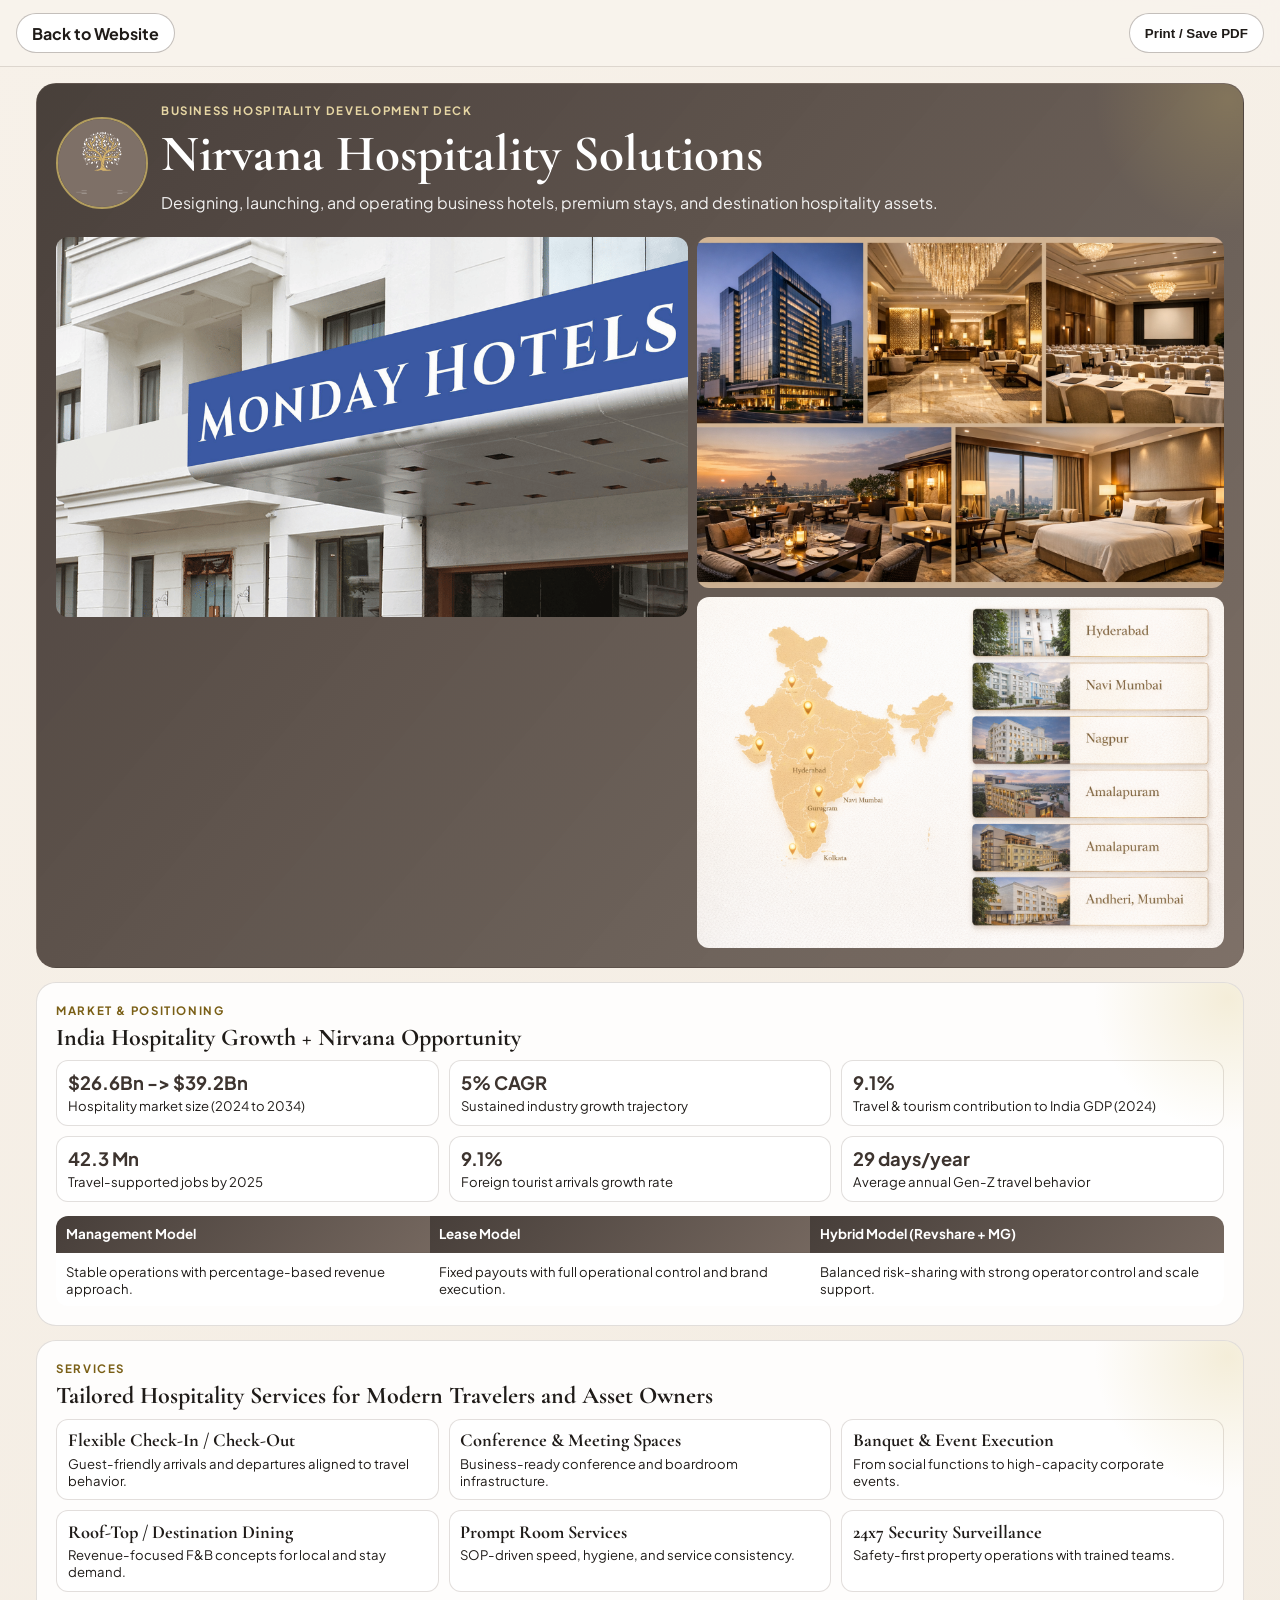
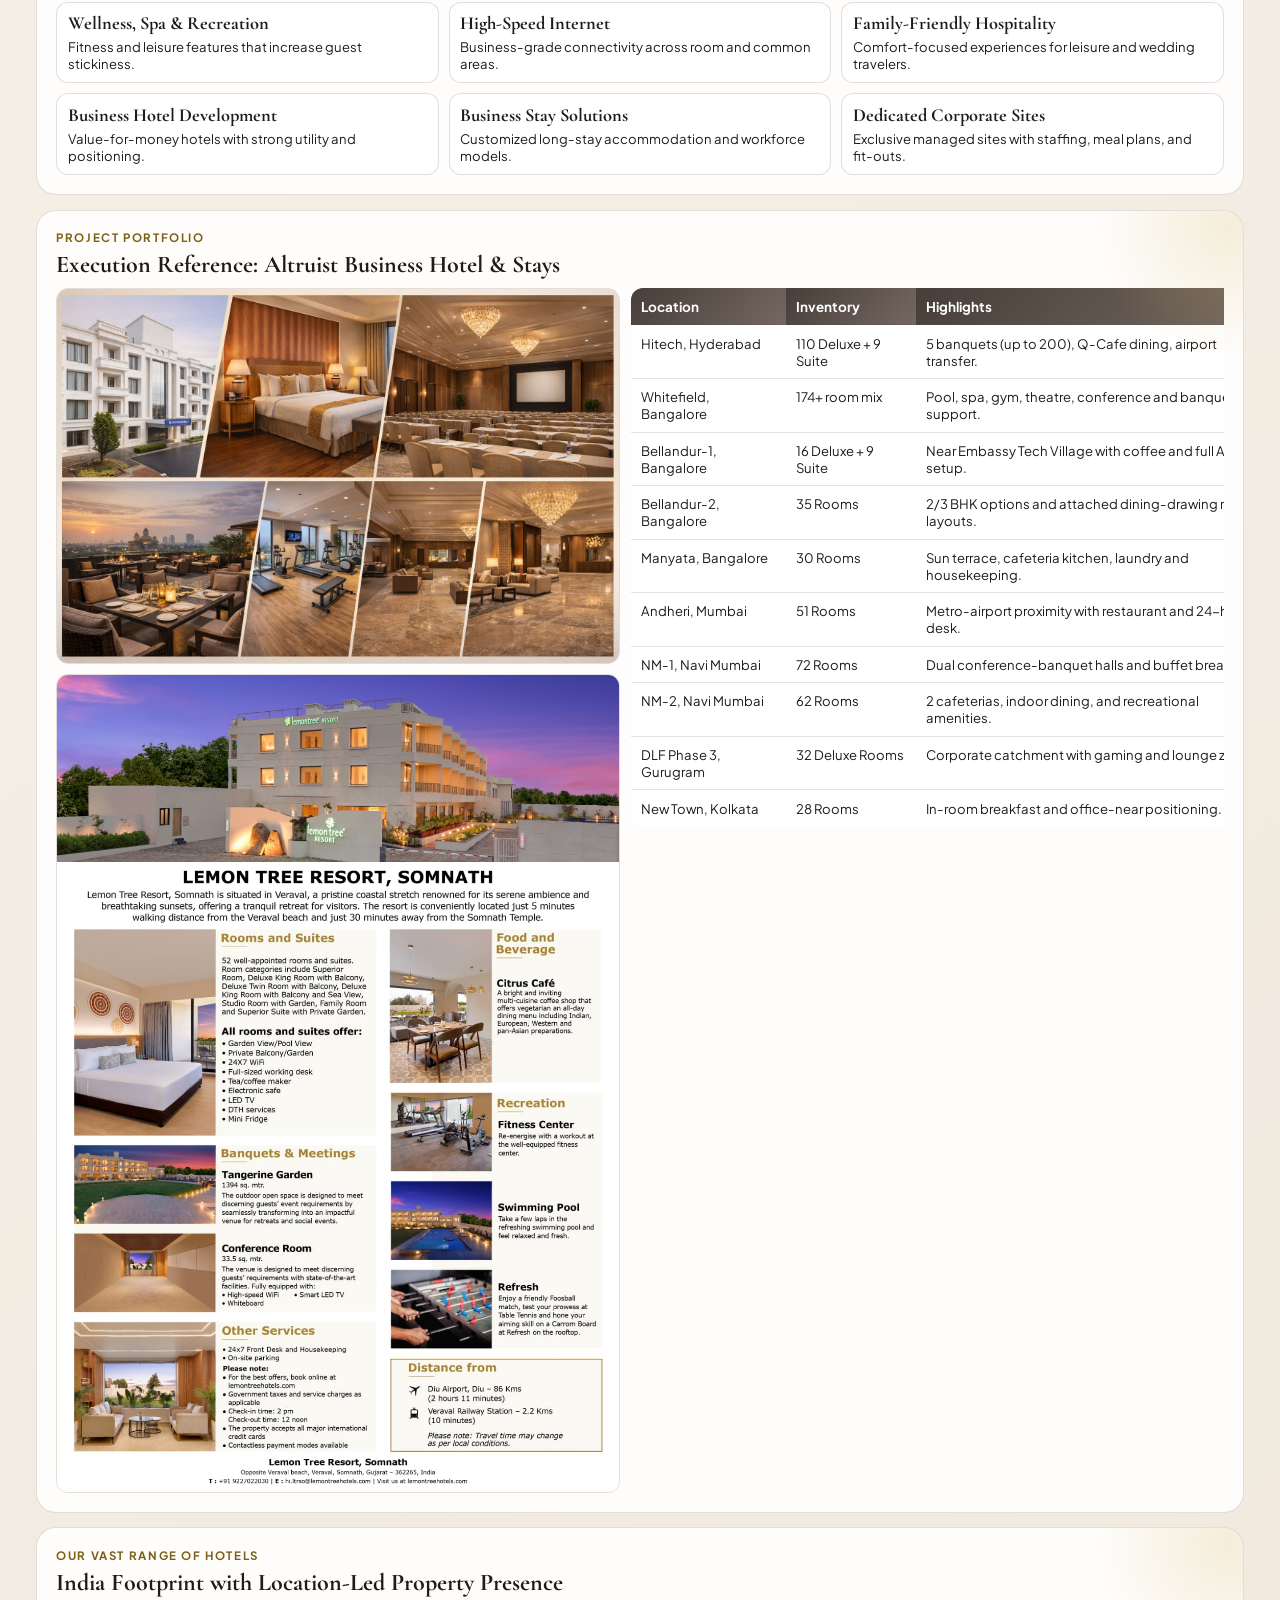
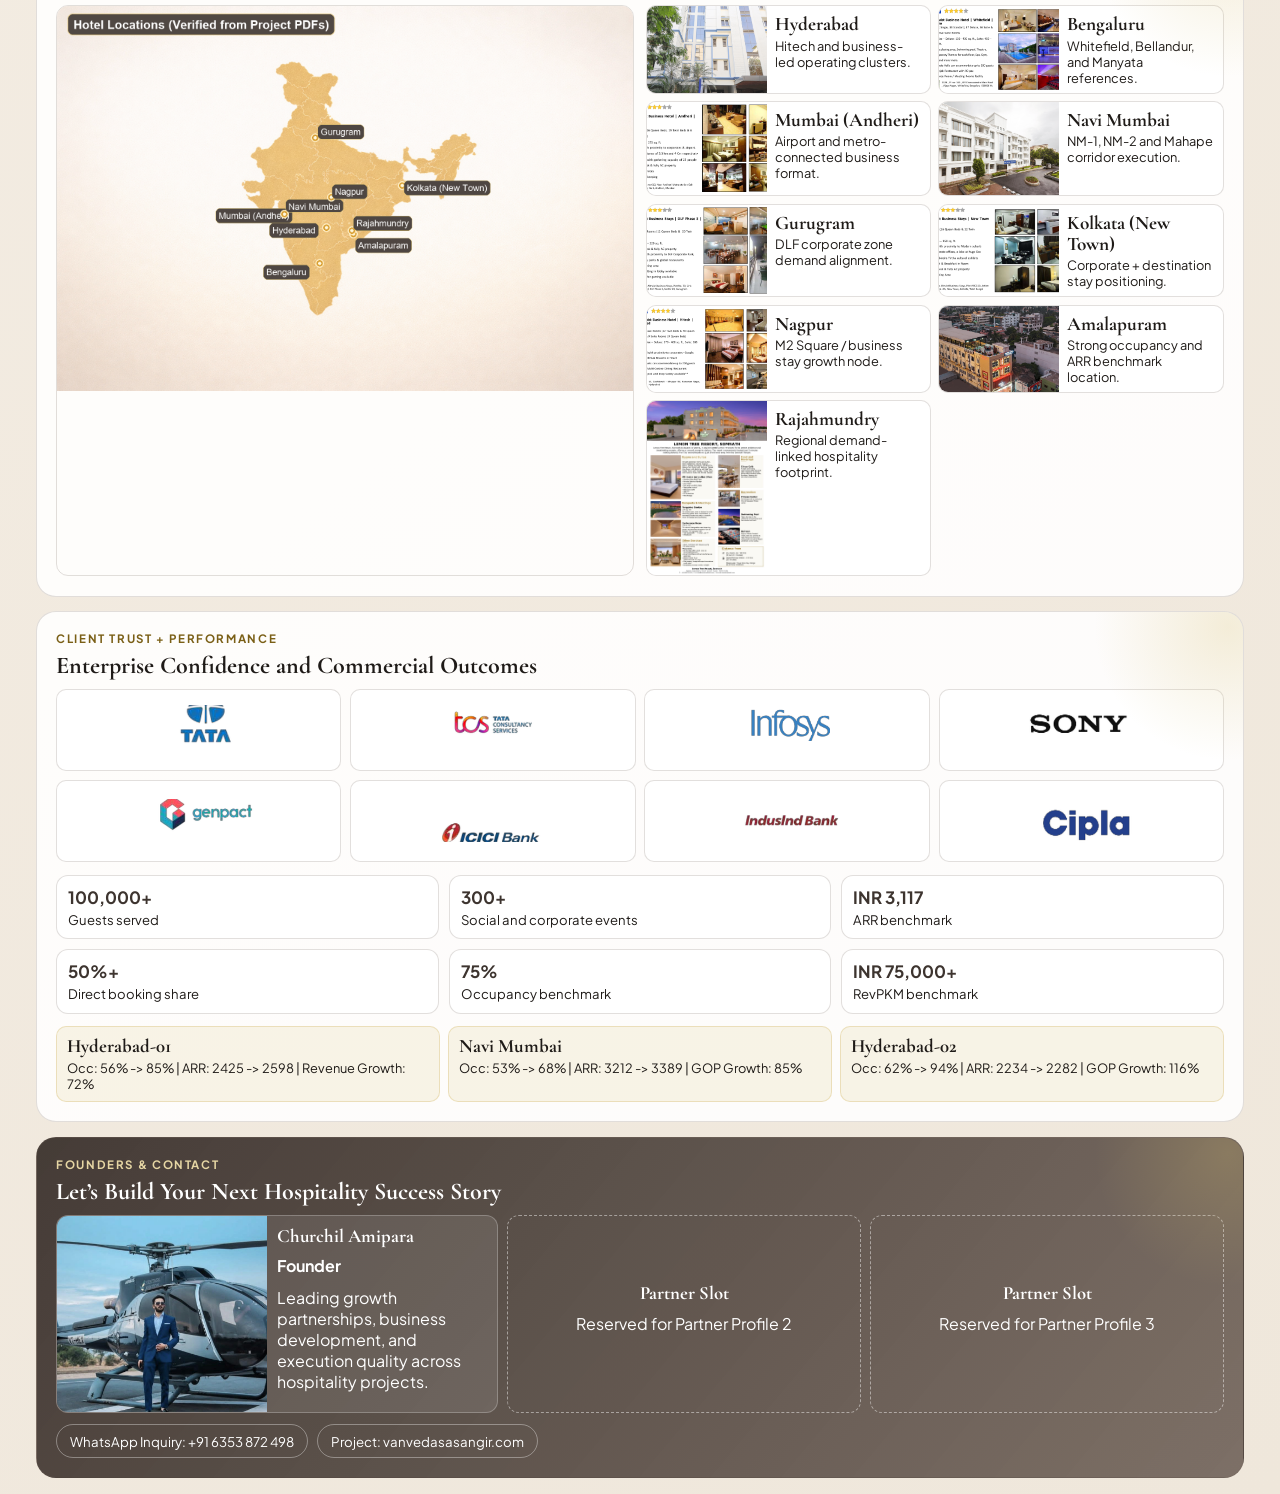
==== brochure.html @ 929cb82b "Launch Nirvana website and brochure with assets" ====
<!DOCTYPE html>
<html lang="en">
<head>
  <meta charset="UTF-8" />
  <meta name="viewport" content="width=device-width, initial-scale=1.0" />
  <title>Nirvana | Business Development Brochure</title>
  <link rel="preconnect" href="https://fonts.googleapis.com" />
  <link rel="preconnect" href="https://fonts.gstatic.com" crossorigin />
  <link href="https://fonts.googleapis.com/css2?family=Cormorant+Garamond:wght@500;600;700&family=Plus+Jakarta+Sans:wght@400;500;600;700&display=swap" rel="stylesheet" />
  <link rel="stylesheet" href="brochure.css" />
</head>
<body>
  <header class="deck-header">
    <a href="index.html">Back to Website</a>
    <button onclick="window.print()">Print / Save PDF</button>
  </header>

  <main class="deck">
    <section class="sheet cover-sheet">
      <div class="cover-top">
        <img class="cover-logo" src="assets/images/brand/nirvana-logo.jpg" alt="Nirvana logo" />
        <div>
          <p class="eyebrow">Business Hospitality Development Deck</p>
          <h1>Nirvana Hospitality Solutions</h1>
          <p>
            Designing, launching, and operating business hotels, premium stays, and destination hospitality assets.
          </p>
        </div>
      </div>
      <div class="cover-grid">
        <img src="assets/images/sources/facade_main.png" alt="Business hotel facade" />
        <img src="assets/images/generated/portfolio-collage-primary.png" alt="Hospitality portfolio collage" />
        <img src="assets/images/generated/hotel-footprint-map-board.png" alt="Footprint map and locations" />
      </div>
    </section>

    <section class="sheet">
      <p class="eyebrow">Market & Positioning</p>
      <h2>India Hospitality Growth + Nirvana Opportunity</h2>

      <div class="metric-grid">
        <article><strong>$26.6Bn -> $39.2Bn</strong><span>Hospitality market size (2024 to 2034)</span></article>
        <article><strong>5% CAGR</strong><span>Sustained industry growth trajectory</span></article>
        <article><strong>9.1%</strong><span>Travel & tourism contribution to India GDP (2024)</span></article>
        <article><strong>42.3 Mn</strong><span>Travel-supported jobs by 2025</span></article>
        <article><strong>9.1%</strong><span>Foreign tourist arrivals growth rate</span></article>
        <article><strong>29 days/year</strong><span>Average annual Gen-Z travel behavior</span></article>
      </div>

      <div class="model-table-wrap">
        <table class="model-table">
          <thead>
            <tr>
              <th>Management Model</th>
              <th>Lease Model</th>
              <th>Hybrid Model (Revshare + MG)</th>
            </tr>
          </thead>
          <tbody>
            <tr>
              <td>Stable operations with percentage-based revenue approach.</td>
              <td>Fixed payouts with full operational control and brand execution.</td>
              <td>Balanced risk-sharing with strong operator control and scale support.</td>
            </tr>
          </tbody>
        </table>
      </div>
    </section>

    <section class="sheet">
      <p class="eyebrow">Services</p>
      <h2>Tailored Hospitality Services for Modern Travelers and Asset Owners</h2>
      <div class="service-grid">
        <article><h3>Flexible Check-In / Check-Out</h3><p>Guest-friendly arrivals and departures aligned to travel behavior.</p></article>
        <article><h3>Conference & Meeting Spaces</h3><p>Business-ready conference and boardroom infrastructure.</p></article>
        <article><h3>Banquet & Event Execution</h3><p>From social functions to high-capacity corporate events.</p></article>
        <article><h3>Roof-Top / Destination Dining</h3><p>Revenue-focused F&amp;B concepts for local and stay demand.</p></article>
        <article><h3>Prompt Room Services</h3><p>SOP-driven speed, hygiene, and service consistency.</p></article>
        <article><h3>24x7 Security Surveillance</h3><p>Safety-first property operations with trained teams.</p></article>
        <article><h3>Wellness, Spa & Recreation</h3><p>Fitness and leisure features that increase guest stickiness.</p></article>
        <article><h3>High-Speed Internet</h3><p>Business-grade connectivity across room and common areas.</p></article>
        <article><h3>Family-Friendly Hospitality</h3><p>Comfort-focused experiences for leisure and wedding travelers.</p></article>
        <article><h3>Business Hotel Development</h3><p>Value-for-money hotels with strong utility and positioning.</p></article>
        <article><h3>Business Stay Solutions</h3><p>Customized long-stay accommodation and workforce models.</p></article>
        <article><h3>Dedicated Corporate Sites</h3><p>Exclusive managed sites with staffing, meal plans, and fit-outs.</p></article>
      </div>
    </section>

    <section class="sheet">
      <p class="eyebrow">Project Portfolio</p>
      <h2>Execution Reference: Altruist Business Hotel & Stays</h2>

      <div class="portfolio-layout">
        <div class="portfolio-media">
          <img src="assets/images/generated/portfolio-collage-secondary.png" alt="Meaningful hospitality portfolio visual" />
          <img src="assets/images/projects/lemon-tree-somnath-brochure.jpeg" alt="Lemon Tree project presentation" />
        </div>

        <div class="portfolio-table-wrap">
          <table class="portfolio-table">
            <thead>
              <tr><th>Location</th><th>Inventory</th><th>Highlights</th></tr>
            </thead>
            <tbody>
              <tr><td>Hitech, Hyderabad</td><td>110 Deluxe + 9 Suite</td><td>5 banquets (up to 200), Q-Cafe dining, airport transfer.</td></tr>
              <tr><td>Whitefield, Bangalore</td><td>174+ room mix</td><td>Pool, spa, gym, theatre, conference and banquet support.</td></tr>
              <tr><td>Bellandur-1, Bangalore</td><td>16 Deluxe + 9 Suite</td><td>Near Embassy Tech Village with coffee and full AC setup.</td></tr>
              <tr><td>Bellandur-2, Bangalore</td><td>35 Rooms</td><td>2/3 BHK options and attached dining-drawing room layouts.</td></tr>
              <tr><td>Manyata, Bangalore</td><td>30 Rooms</td><td>Sun terrace, cafeteria kitchen, laundry and housekeeping.</td></tr>
              <tr><td>Andheri, Mumbai</td><td>51 Rooms</td><td>Metro-airport proximity with restaurant and 24-hour desk.</td></tr>
              <tr><td>NM-1, Navi Mumbai</td><td>72 Rooms</td><td>Dual conference-banquet halls and buffet breakfast.</td></tr>
              <tr><td>NM-2, Navi Mumbai</td><td>62 Rooms</td><td>2 cafeterias, indoor dining, and recreational amenities.</td></tr>
              <tr><td>DLF Phase 3, Gurugram</td><td>32 Deluxe Rooms</td><td>Corporate catchment with gaming and lounge zone.</td></tr>
              <tr><td>New Town, Kolkata</td><td>28 Rooms</td><td>In-room breakfast and office-near positioning.</td></tr>
            </tbody>
          </table>
        </div>
      </div>
    </section>

    <section class="sheet">
      <p class="eyebrow">Our Vast Range of Hotels</p>
      <h2>India Footprint with Location-Led Property Presence</h2>
      <div class="range-layout">
        <div class="range-map">
          <img src="assets/images/generated/india-map-hotels-accurate.png" alt="India map with verified hotel city points and labels" />
        </div>
        <div class="range-cards">
          <article><img src="assets/images/sources/hitech_facade.png" alt="Hyderabad property" /><div><h3>Hyderabad</h3><p>Hitech and business-led operating clusters.</p></div></article>
          <article><img src="assets/images/projects/altruist_pdf_page_08.png" alt="Bengaluru property" /><div><h3>Bengaluru</h3><p>Whitefield, Bellandur, and Manyata references.</p></div></article>
          <article><img src="assets/images/projects/altruist_pdf_page_12.png" alt="Mumbai Andheri property" /><div><h3>Mumbai (Andheri)</h3><p>Airport and metro-connected business format.</p></div></article>
          <article><img src="assets/images/sources/mahape_view.png" alt="Navi Mumbai property" /><div><h3>Navi Mumbai</h3><p>NM-1, NM-2 and Mahape corridor execution.</p></div></article>
          <article><img src="assets/images/projects/altruist_pdf_page_15.png" alt="Gurugram property" /><div><h3>Gurugram</h3><p>DLF corporate zone demand alignment.</p></div></article>
          <article><img src="assets/images/projects/altruist_pdf_page_16.png" alt="Kolkata New Town property" /><div><h3>Kolkata (New Town)</h3><p>Corporate + destination stay positioning.</p></div></article>
          <article><img src="assets/images/projects/altruist_pdf_page_07.png" alt="Nagpur reference property" /><div><h3>Nagpur</h3><p>M2 Square / business stay growth node.</p></div></article>
          <article><img src="assets/images/sources/amalapuram_drone.png" alt="Amalapuram property" /><div><h3>Amalapuram</h3><p>Strong occupancy and ARR benchmark location.</p></div></article>
          <article><img src="assets/images/projects/lemon-tree-somnath-brochure.jpeg" alt="Rajahmundry reference property" /><div><h3>Rajahmundry</h3><p>Regional demand-linked hospitality footprint.</p></div></article>
        </div>
      </div>
    </section>

    <section class="sheet">
      <p class="eyebrow">Client Trust + Performance</p>
      <h2>Enterprise Confidence and Commercial Outcomes</h2>

      <div class="logo-grid">
        <img src="assets/images/client_logos/tata.png" alt="Tata" />
        <img src="assets/images/client_logos/tcs.png" alt="TCS" />
        <img src="assets/images/client_logos/infosys.png" alt="Infosys" />
        <img src="assets/images/client_logos/sony.png" alt="Sony" />
        <img src="assets/images/client_logos/genpact.png" alt="Genpact" />
        <img src="assets/images/client_logos/icici-bank.png" alt="ICICI" />
        <img src="assets/images/client_logos/indusind-bank.png" alt="IndusInd" />
        <img src="assets/images/client_logos/cipla.png" alt="Cipla" />
      </div>

      <div class="metric-grid compact">
        <article><strong>100,000+</strong><span>Guests served</span></article>
        <article><strong>300+</strong><span>Social and corporate events</span></article>
        <article><strong>INR 3,117</strong><span>ARR benchmark</span></article>
        <article><strong>50%+</strong><span>Direct booking share</span></article>
        <article><strong>75%</strong><span>Occupancy benchmark</span></article>
        <article><strong>INR 75,000+</strong><span>RevPKM benchmark</span></article>
      </div>

      <div class="proof-row">
        <article><h3>Hyderabad-01</h3><p>Occ: 56% -> 85% | ARR: 2425 -> 2598 | Revenue Growth: 72%</p></article>
        <article><h3>Navi Mumbai</h3><p>Occ: 53% -> 68% | ARR: 3212 -> 3389 | GOP Growth: 85%</p></article>
        <article><h3>Hyderabad-02</h3><p>Occ: 62% -> 94% | ARR: 2234 -> 2282 | GOP Growth: 116%</p></article>
      </div>
    </section>

    <section class="sheet founder-sheet">
      <p class="eyebrow">Founders & Contact</p>
      <h2>Let’s Build Your Next Hospitality Success Story</h2>

      <div class="founder-layout">
        <article class="founder-main">
          <img src="assets/images/founders/churchil-amipara.jpeg" alt="Churchil Amipara" />
          <div>
            <h3>Churchil Amipara</h3>
            <p class="role">Founder</p>
            <p>Leading growth partnerships, business development, and execution quality across hospitality projects.</p>
          </div>
        </article>
        <article class="partner-box"><h3>Partner Slot</h3><p>Reserved for Partner Profile 2</p></article>
        <article class="partner-box"><h3>Partner Slot</h3><p>Reserved for Partner Profile 3</p></article>
      </div>

      <div class="contact-strip">
        <a href="https://wa.me/916353872498" target="_blank" rel="noreferrer">WhatsApp Inquiry: +91 6353 872 498</a>
        <a href="https://vanvedasasangir.com/" target="_blank" rel="noreferrer">Project: vanvedasasangir.com</a>
      </div>
    </section>
  </main>
</body>
</html>
---- brochure.css ----
:root {
  --taupe-900: #3d342f;
  --taupe-700: #6d5f56;
  --gold-500: #d4bb69;
  --gold-300: #e6d6a4;
  --cream-100: #f8f3ec;
  --ink: #1f1b18;
}

* {
  box-sizing: border-box;
}

body {
  margin: 0;
  font-family: "Plus Jakarta Sans", sans-serif;
  color: var(--ink);
  background: linear-gradient(145deg, #f7f1e9, #efe7db);
}

h1,
h2,
h3,
h4 {
  font-family: "Cormorant Garamond", serif;
  line-height: 1.12;
  margin: 0 0 0.55rem;
}

p {
  margin: 0 0 0.65rem;
}

img {
  width: 100%;
  display: block;
}

.deck-header {
  position: sticky;
  top: 0;
  z-index: 20;
  display: flex;
  justify-content: space-between;
  gap: 0.8rem;
  padding: 0.8rem 1rem;
  background: rgba(248, 243, 236, 0.94);
  border-bottom: 1px solid rgba(109, 95, 86, 0.2);
  backdrop-filter: blur(8px);
}

.deck-header a,
.deck-header button {
  border: 1px solid rgba(109, 95, 86, 0.4);
  border-radius: 999px;
  padding: 0.55rem 0.95rem;
  text-decoration: none;
  color: inherit;
  background: #fff;
  font-weight: 700;
  cursor: pointer;
}

.deck {
  width: min(100%, 1240px);
  margin: 0 auto;
  padding: 1rem;
  display: grid;
  gap: 0.9rem;
}

.sheet {
  border-radius: 20px;
  border: 1px solid rgba(109, 95, 86, 0.2);
  background: rgba(255, 255, 255, 0.87);
  padding: 1.2rem;
  position: relative;
  overflow: hidden;
}

.sheet::before {
  content: "";
  position: absolute;
  right: -120px;
  top: -120px;
  width: 270px;
  height: 270px;
  border-radius: 50%;
  background: radial-gradient(circle, rgba(212, 187, 105, 0.24), transparent 70%);
}

.eyebrow {
  text-transform: uppercase;
  letter-spacing: 0.14em;
  font-size: 0.72rem;
  font-weight: 700;
  color: #7a5f16;
  margin-bottom: 0.45rem;
}

.cover-sheet {
  background: linear-gradient(130deg, rgba(61, 52, 47, 0.94), rgba(109, 95, 86, 0.88));
  color: #fff;
}

.cover-sheet .eyebrow {
  color: var(--gold-300);
}

.cover-top {
  display: grid;
  grid-template-columns: 92px 1fr;
  gap: 0.8rem;
  align-items: center;
  margin-bottom: 0.85rem;
}

.cover-logo {
  width: 92px;
  height: 92px;
  border-radius: 50%;
  border: 2px solid rgba(212, 187, 105, 0.75);
  object-fit: cover;
}

.cover-sheet h1 {
  font-size: clamp(2.1rem, 4vw, 3.5rem);
}

.cover-sheet p {
  color: rgba(255, 255, 255, 0.92);
}

.cover-grid {
  display: grid;
  grid-template-columns: 1.2fr 1fr;
  grid-template-rows: 1fr 1fr;
  gap: 0.55rem;
}

.cover-grid img {
  border-radius: 12px;
  object-fit: cover;
  min-height: 180px;
}

.cover-grid img:first-child {
  grid-row: span 2;
  min-height: 380px;
}

.metric-grid {
  display: grid;
  grid-template-columns: repeat(3, minmax(0, 1fr));
  gap: 0.62rem;
  margin-bottom: 0.85rem;
}

.metric-grid article {
  border: 1px solid rgba(109, 95, 86, 0.2);
  border-radius: 12px;
  background: #fff;
  padding: 0.62rem 0.7rem;
}

.metric-grid strong {
  display: block;
  font-size: 1.15rem;
  color: var(--taupe-900);
}

.metric-grid span {
  font-size: 0.82rem;
}

.model-table-wrap,
.portfolio-table-wrap {
  overflow-x: auto;
}

.model-table,
.portfolio-table {
  width: 100%;
  min-width: 640px;
  border-collapse: collapse;
  background: #fff;
  border-radius: 12px;
  overflow: hidden;
}

.model-table th,
.portfolio-table th {
  background: linear-gradient(130deg, rgba(61, 52, 47, 0.95), rgba(109, 95, 86, 0.95));
  color: #fff;
  text-align: left;
  padding: 0.62rem;
  font-size: 0.84rem;
}

.model-table td,
.portfolio-table td {
  border-top: 1px solid rgba(109, 95, 86, 0.16);
  padding: 0.58rem 0.62rem;
  font-size: 0.82rem;
  vertical-align: top;
}

.service-grid {
  display: grid;
  grid-template-columns: repeat(3, minmax(0, 1fr));
  gap: 0.62rem;
}

.service-grid article {
  border: 1px solid rgba(142, 129, 120, 0.26);
  border-radius: 12px;
  background: #fff;
  padding: 0.66rem;
}

.service-grid h3 {
  font-size: 1.15rem;
  margin-bottom: 0.25rem;
}

.service-grid p {
  margin: 0;
  font-size: 0.82rem;
}

.portfolio-layout {
  display: grid;
  grid-template-columns: 1fr 1.05fr;
  gap: 0.7rem;
}

.portfolio-media {
  display: grid;
  gap: 0.6rem;
}

.portfolio-media img {
  border-radius: 12px;
  border: 1px solid rgba(109, 95, 86, 0.2);
  object-fit: cover;
}

.range-layout {
  display: grid;
  grid-template-columns: 1fr 1fr;
  gap: 0.7rem;
}

.range-map {
  border: 1px solid rgba(109, 95, 86, 0.2);
  border-radius: 12px;
  overflow: hidden;
}

.range-cards {
  display: grid;
  grid-template-columns: repeat(2, minmax(0, 1fr));
  gap: 0.45rem;
}

.range-cards article {
  border: 1px solid rgba(109, 95, 86, 0.2);
  border-radius: 10px;
  overflow: hidden;
  background: #fff;
  display: grid;
  grid-template-columns: 120px 1fr;
  gap: 0.5rem;
}

.range-cards img {
  height: 100%;
  object-fit: cover;
}

.range-cards div {
  padding: 0.5rem 0.5rem 0.45rem 0;
}

.range-cards h3 {
  margin-bottom: 0.1rem;
  font-size: 1.2rem;
}

.range-cards p {
  margin: 0;
  font-size: 0.8rem;
}

.logo-grid {
  display: grid;
  grid-template-columns: repeat(4, minmax(0, 1fr));
  gap: 0.55rem;
  margin-bottom: 0.8rem;
}

.logo-grid img {
  border: 1px solid rgba(109, 95, 86, 0.2);
  border-radius: 10px;
  background: #fff;
  padding: 0.45rem;
  height: 82px;
  object-fit: contain;
}

.compact {
  margin-bottom: 0.75rem;
}

.compact strong {
  font-size: 1.06rem;
}

.proof-row {
  display: grid;
  grid-template-columns: repeat(3, minmax(0, 1fr));
  gap: 0.55rem;
}

.proof-row article {
  border: 1px solid rgba(212, 187, 105, 0.36);
  border-radius: 10px;
  background: rgba(212, 187, 105, 0.14);
  padding: 0.58rem 0.62rem;
}

.proof-row h3 {
  font-size: 1.18rem;
  margin-bottom: 0.15rem;
}

.proof-row p {
  margin: 0;
  font-size: 0.8rem;
}

.founder-sheet {
  background: linear-gradient(130deg, rgba(61, 52, 47, 0.96), rgba(109, 95, 86, 0.88));
  color: #fff;
}

.founder-sheet .eyebrow {
  color: var(--gold-300);
}

.founder-layout {
  display: grid;
  grid-template-columns: 1.25fr 1fr 1fr;
  gap: 0.6rem;
}

.founder-main {
  border-radius: 12px;
  border: 1px solid rgba(255, 255, 255, 0.24);
  background: rgba(255, 255, 255, 0.1);
  overflow: hidden;
  display: grid;
  grid-template-columns: 210px 1fr;
}

.founder-main img {
  height: 100%;
  object-fit: cover;
}

.founder-main div {
  padding: 0.62rem;
}

.role {
  font-weight: 700;
}

.partner-box {
  border-radius: 12px;
  border: 1px dashed rgba(255, 255, 255, 0.45);
  display: grid;
  place-content: center;
  text-align: center;
  padding: 0.7rem;
}

.contact-strip {
  margin-top: 0.7rem;
  display: flex;
  flex-wrap: wrap;
  gap: 0.55rem;
}

.contact-strip a {
  color: #fff;
  text-decoration: none;
  border-radius: 999px;
  border: 1px solid rgba(255, 255, 255, 0.35);
  padding: 0.45rem 0.82rem;
  font-size: 0.83rem;
}

@media (max-width: 980px) {
  .cover-grid,
  .metric-grid,
  .service-grid,
  .portfolio-layout,
  .range-layout,
  .range-cards,
  .logo-grid,
  .proof-row,
  .founder-layout,
  .range-cards article {
    grid-template-columns: 1fr;
  }

  .cover-grid img:first-child {
    grid-row: auto;
    min-height: 240px;
  }

  .founder-main {
    grid-template-columns: 1fr;
  }
}

@media print {
  .deck-header {
    display: none;
  }

  body {
    background: #fff;
  }

  .deck {
    width: 100%;
    padding: 0;
    margin: 0;
    gap: 0;
  }

  .sheet {
    border-radius: 0;
    border: 0;
    page-break-after: always;
    min-height: 280mm;
    margin: 0;
    padding: 14mm;
  }
}
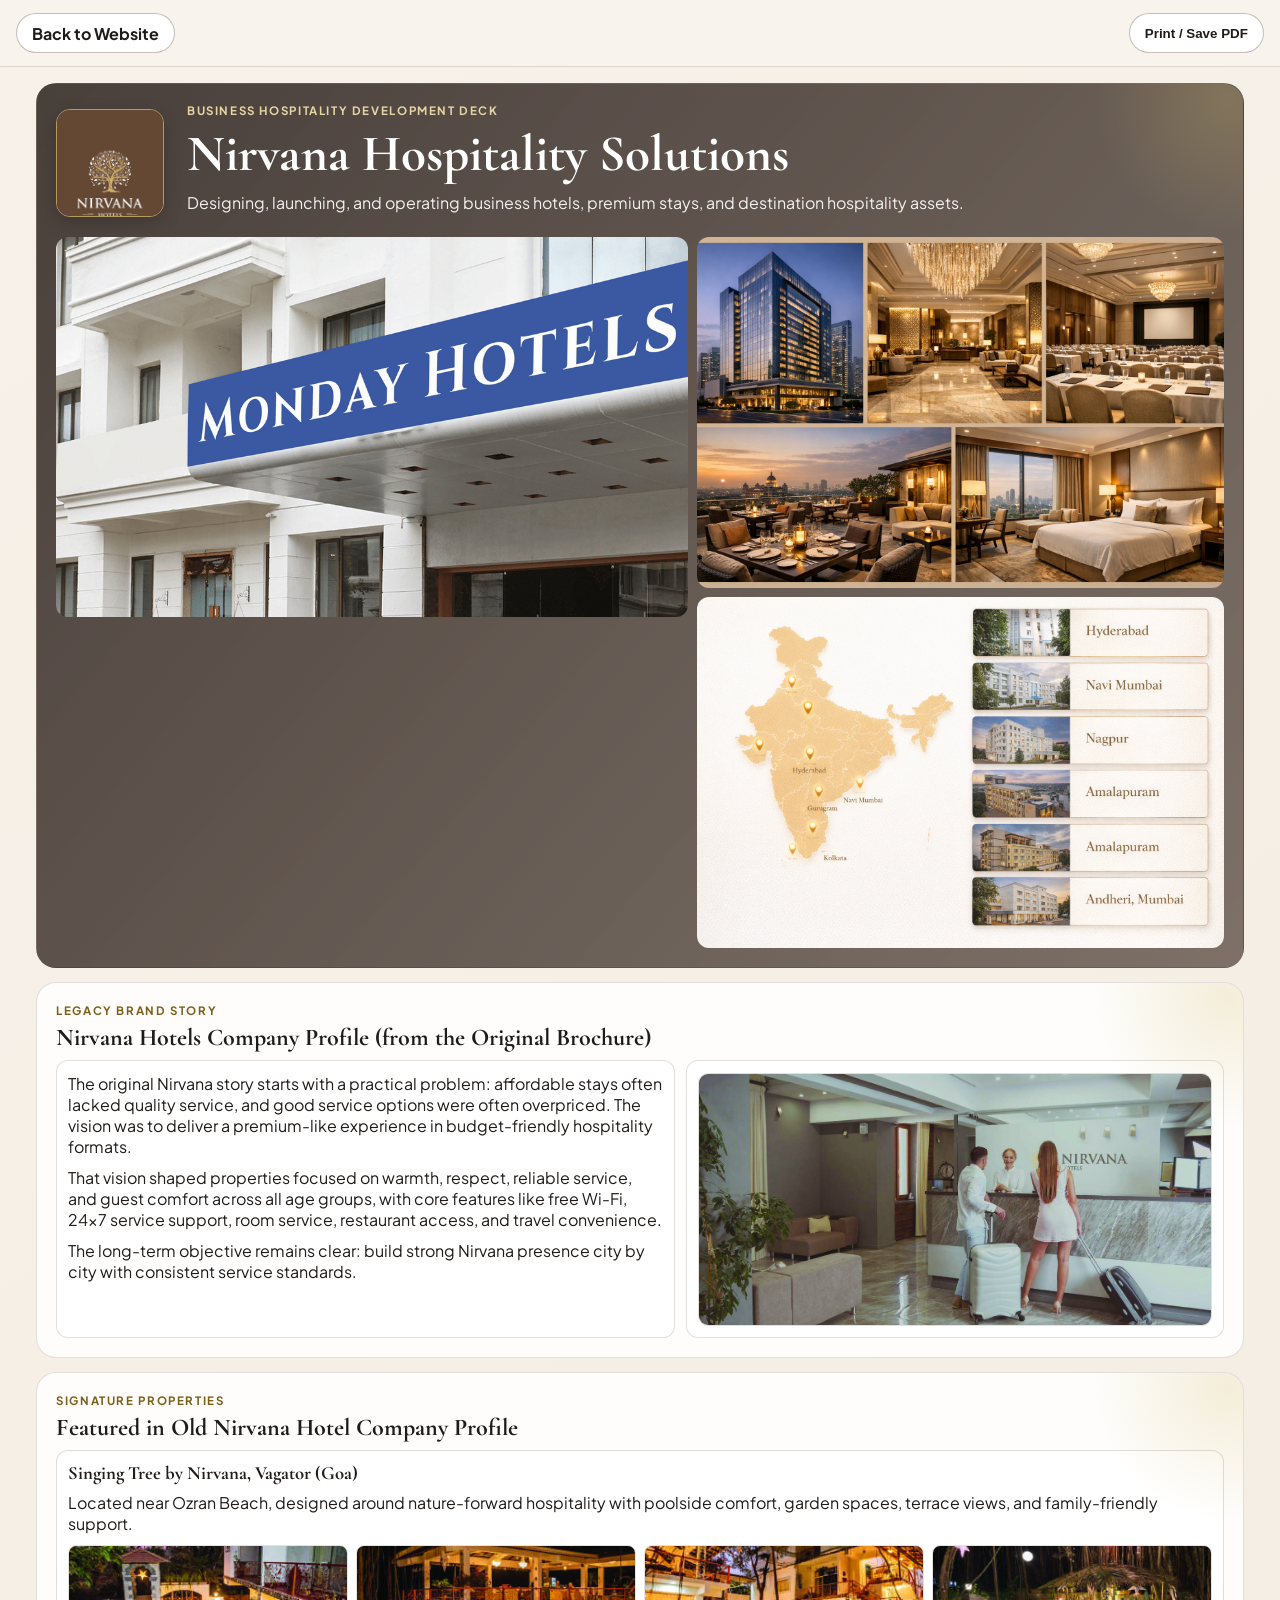
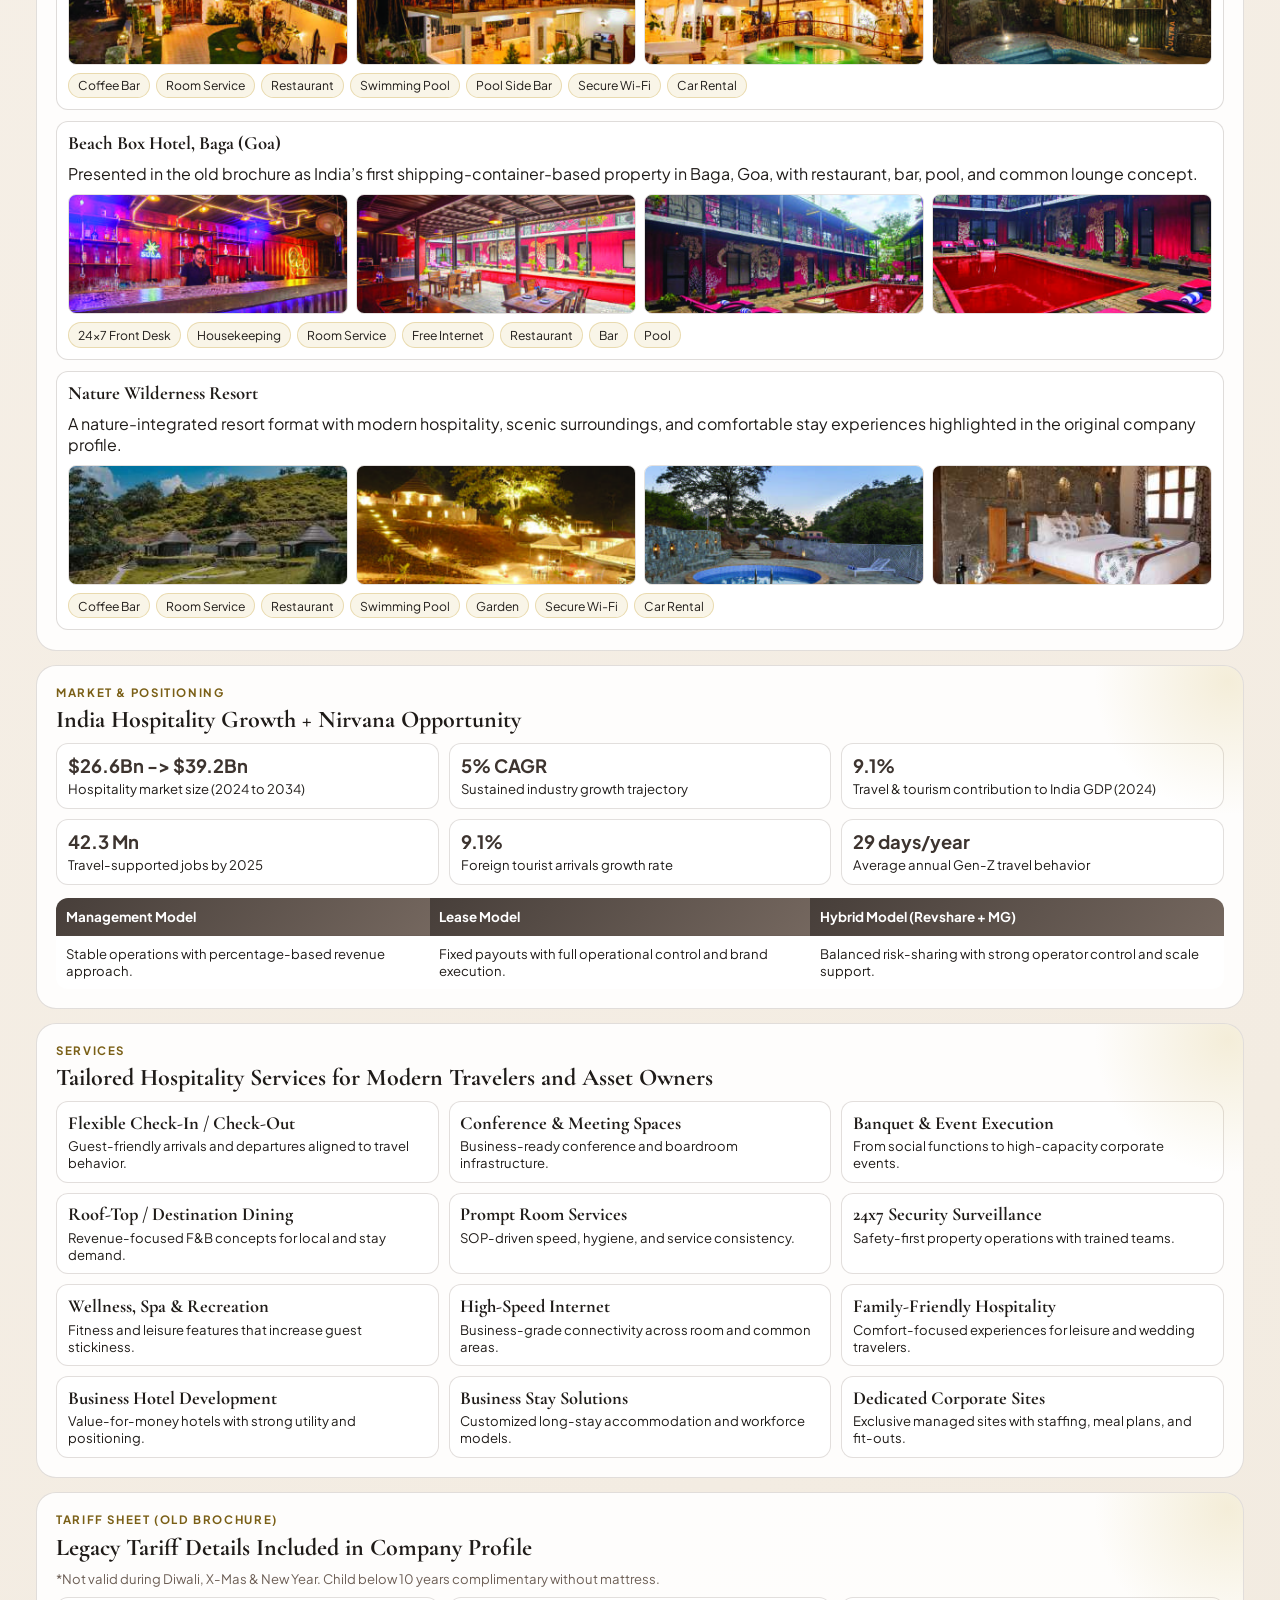
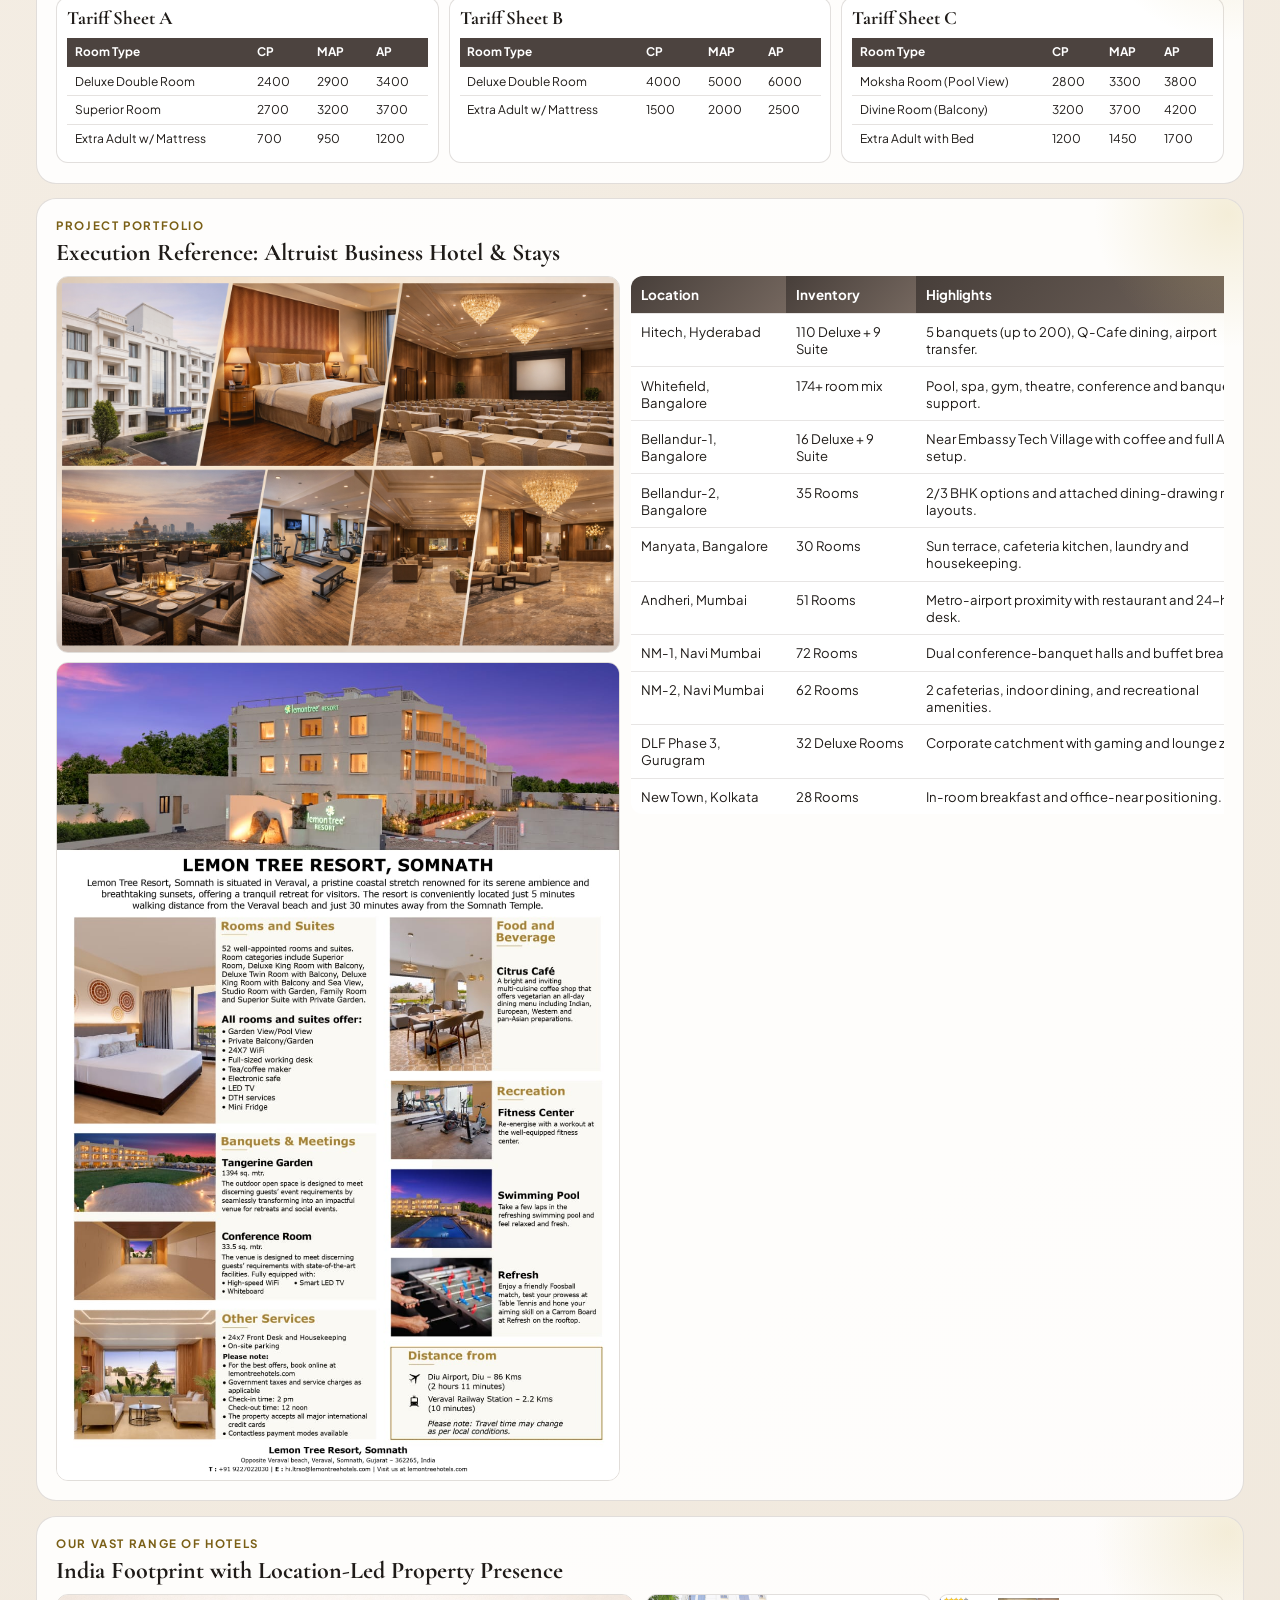
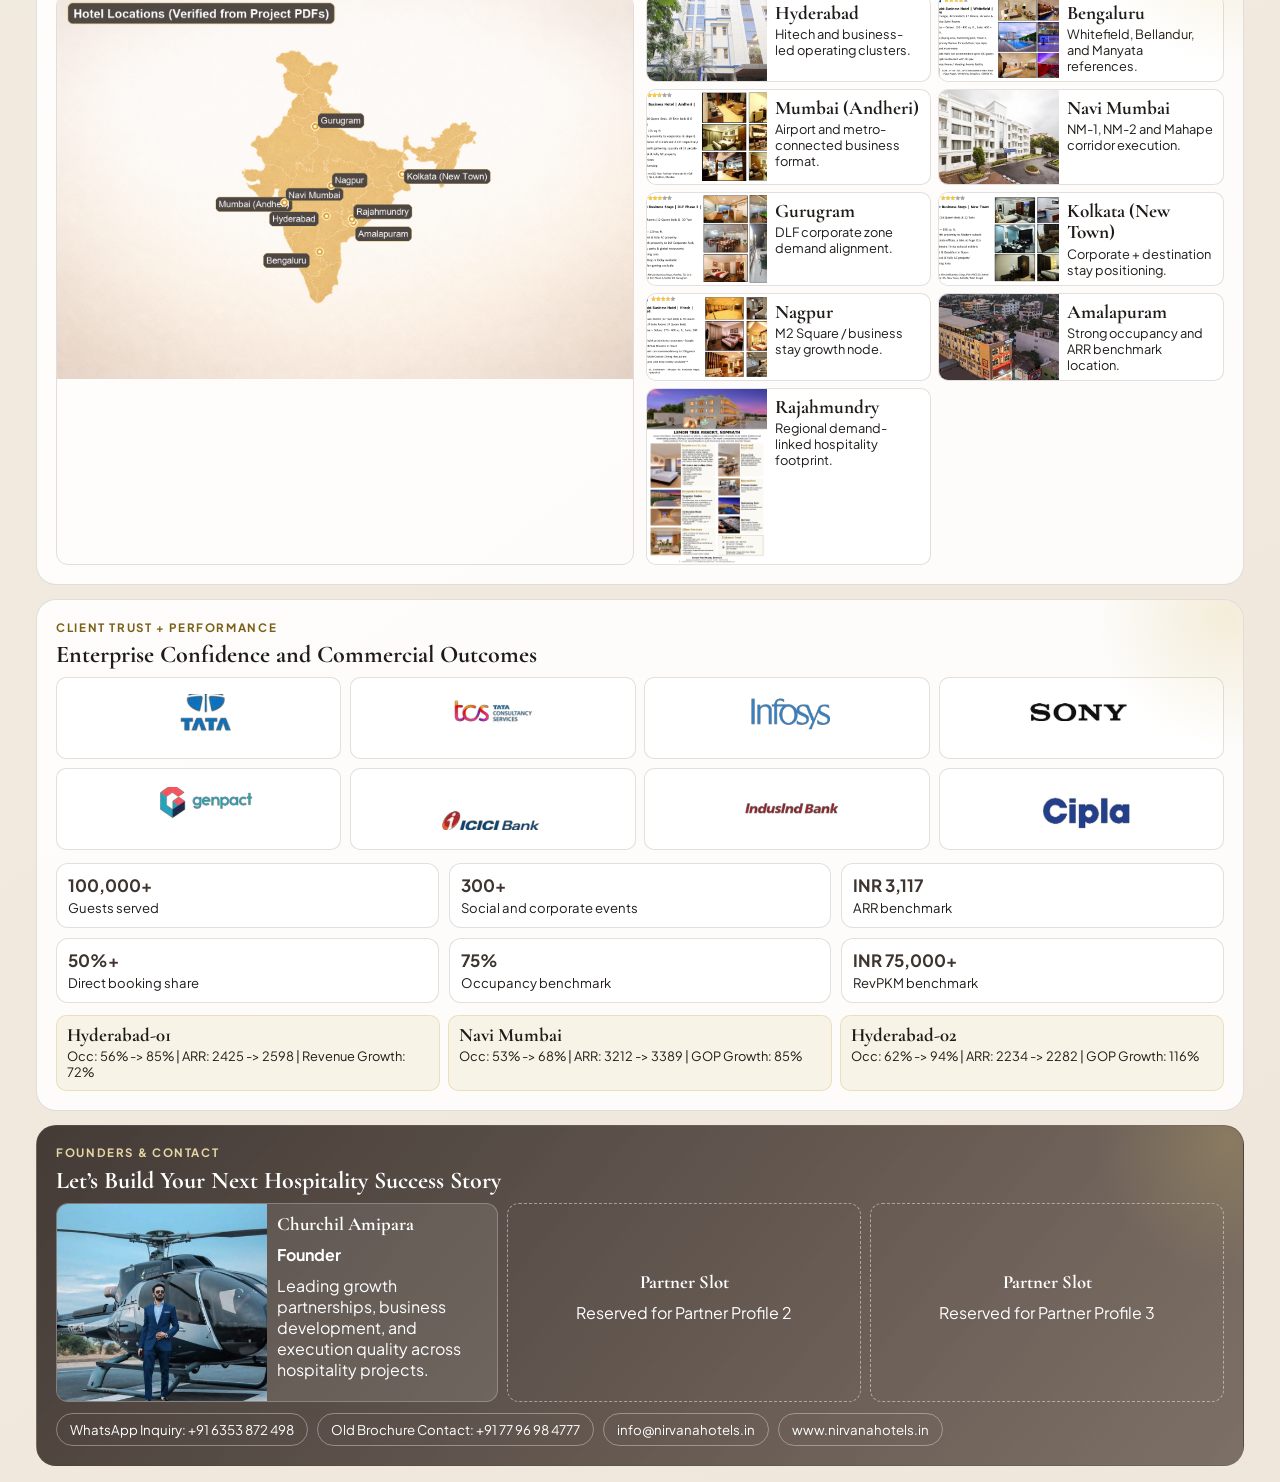
==== commit b733d5ff: "Update brochure using old Nirvana company profile content and PDF logo" ====
--- a/brochure.html
+++ b/brochure.html
@@ -18,7 +18,7 @@
   <main class="deck">
     <section class="sheet cover-sheet">
       <div class="cover-top">
-        <img class="cover-logo" src="assets/images/brand/nirvana-logo.jpg" alt="Nirvana logo" />
+        <img class="cover-logo" src="assets/images/brand/nirvana-logo-from-pdf.png" alt="Nirvana Hotels logo" />
         <div>
           <p class="eyebrow">Business Hospitality Development Deck</p>
           <h1>Nirvana Hospitality Solutions</h1>
@@ -31,6 +31,90 @@
         <img src="assets/images/sources/facade_main.png" alt="Business hotel facade" />
         <img src="assets/images/generated/portfolio-collage-primary.png" alt="Hospitality portfolio collage" />
         <img src="assets/images/generated/hotel-footprint-map-board.png" alt="Footprint map and locations" />
+      </div>
+    </section>
+
+    <section class="sheet">
+      <p class="eyebrow">Legacy Brand Story</p>
+      <h2>Nirvana Hotels Company Profile (from the Original Brochure)</h2>
+      <div class="story-layout">
+        <article class="legacy-note">
+          <p>
+            The original Nirvana story starts with a practical problem: affordable stays often lacked quality service,
+            and good service options were often overpriced. The vision was to deliver a premium-like experience in
+            budget-friendly hospitality formats.
+          </p>
+          <p>
+            That vision shaped properties focused on warmth, respect, reliable service, and guest comfort across all age groups,
+            with core features like free Wi-Fi, 24x7 service support, room service, restaurant access, and travel convenience.
+          </p>
+          <p>
+            The long-term objective remains clear: build strong Nirvana presence city by city with consistent service standards.
+          </p>
+        </article>
+        <article class="legacy-note">
+          <img src="assets/images/old_brochure/reception.jpeg" alt="Nirvana reception visual from old brochure" />
+        </article>
+      </div>
+    </section>
+
+    <section class="sheet">
+      <p class="eyebrow">Signature Properties</p>
+      <h2>Featured in Old Nirvana Hotel Company Profile</h2>
+      <div class="legacy-properties">
+        <article class="legacy-card">
+          <h3>Singing Tree by Nirvana, Vagator (Goa)</h3>
+          <p>
+            Located near Ozran Beach, designed around nature-forward hospitality with poolside comfort, garden spaces,
+            terrace views, and family-friendly support.
+          </p>
+          <div class="legacy-gallery">
+            <img src="assets/images/old_brochure/p03_img01.jpeg" alt="Singing Tree entrance" />
+            <img src="assets/images/old_brochure/p03_img02.jpeg" alt="Singing Tree cafe and restaurant" />
+            <img src="assets/images/old_brochure/p03_img04.jpeg" alt="Singing Tree pool view" />
+            <img src="assets/images/old_brochure/p03_img05.jpeg" alt="Singing Tree poolside bar" />
+          </div>
+          <ul class="amenity-list">
+            <li>Coffee Bar</li><li>Room Service</li><li>Restaurant</li><li>Swimming Pool</li>
+            <li>Pool Side Bar</li><li>Secure Wi-Fi</li><li>Car Rental</li>
+          </ul>
+        </article>
+
+        <article class="legacy-card">
+          <h3>Beach Box Hotel, Baga (Goa)</h3>
+          <p>
+            Presented in the old brochure as India’s first shipping-container-based property in Baga, Goa,
+            with restaurant, bar, pool, and common lounge concept.
+          </p>
+          <div class="legacy-gallery">
+            <img src="assets/images/old_brochure/p04_img01.jpeg" alt="Beach Box property ambience" />
+            <img src="assets/images/old_brochure/p04_img02.jpeg" alt="Beach Box dining bar" />
+            <img src="assets/images/old_brochure/p04_img03.jpeg" alt="Beach Box exterior" />
+            <img src="assets/images/old_brochure/p04_img05.jpeg" alt="Beach Box poolside" />
+          </div>
+          <ul class="amenity-list">
+            <li>24x7 Front Desk</li><li>Housekeeping</li><li>Room Service</li><li>Free Internet</li>
+            <li>Restaurant</li><li>Bar</li><li>Pool</li>
+          </ul>
+        </article>
+
+        <article class="legacy-card">
+          <h3>Nature Wilderness Resort</h3>
+          <p>
+            A nature-integrated resort format with modern hospitality, scenic surroundings, and comfortable stay experiences
+            highlighted in the original company profile.
+          </p>
+          <div class="legacy-gallery">
+            <img src="assets/images/old_brochure/p05_img01.jpeg" alt="Nature Wilderness property view" />
+            <img src="assets/images/old_brochure/p05_img02.jpeg" alt="Nature Wilderness evening view" />
+            <img src="assets/images/old_brochure/p05_img03.jpeg" alt="Nature Wilderness pool" />
+            <img src="assets/images/old_brochure/p05_img05.jpeg" alt="Nature Wilderness rooms" />
+          </div>
+          <ul class="amenity-list">
+            <li>Coffee Bar</li><li>Room Service</li><li>Restaurant</li><li>Swimming Pool</li>
+            <li>Garden</li><li>Secure Wi-Fi</li><li>Car Rental</li>
+          </ul>
+        </article>
       </div>
     </section>
 
@@ -83,6 +167,46 @@
         <article><h3>Business Hotel Development</h3><p>Value-for-money hotels with strong utility and positioning.</p></article>
         <article><h3>Business Stay Solutions</h3><p>Customized long-stay accommodation and workforce models.</p></article>
         <article><h3>Dedicated Corporate Sites</h3><p>Exclusive managed sites with staffing, meal plans, and fit-outs.</p></article>
+      </div>
+    </section>
+
+    <section class="sheet">
+      <p class="eyebrow">Tariff Sheet (Old Brochure)</p>
+      <h2>Legacy Tariff Details Included in Company Profile</h2>
+      <p class="tariff-note">*Not valid during Diwali, X-Mas &amp; New Year. Child below 10 years complimentary without mattress.</p>
+      <div class="tariff-grid">
+        <article class="tariff-card">
+          <h3>Tariff Sheet A</h3>
+          <table class="tariff-table">
+            <thead><tr><th>Room Type</th><th>CP</th><th>MAP</th><th>AP</th></tr></thead>
+            <tbody>
+              <tr><td>Deluxe Double Room</td><td>2400</td><td>2900</td><td>3400</td></tr>
+              <tr><td>Superior Room</td><td>2700</td><td>3200</td><td>3700</td></tr>
+              <tr><td>Extra Adult w/ Mattress</td><td>700</td><td>950</td><td>1200</td></tr>
+            </tbody>
+          </table>
+        </article>
+        <article class="tariff-card">
+          <h3>Tariff Sheet B</h3>
+          <table class="tariff-table">
+            <thead><tr><th>Room Type</th><th>CP</th><th>MAP</th><th>AP</th></tr></thead>
+            <tbody>
+              <tr><td>Deluxe Double Room</td><td>4000</td><td>5000</td><td>6000</td></tr>
+              <tr><td>Extra Adult w/ Mattress</td><td>1500</td><td>2000</td><td>2500</td></tr>
+            </tbody>
+          </table>
+        </article>
+        <article class="tariff-card">
+          <h3>Tariff Sheet C</h3>
+          <table class="tariff-table">
+            <thead><tr><th>Room Type</th><th>CP</th><th>MAP</th><th>AP</th></tr></thead>
+            <tbody>
+              <tr><td>Moksha Room (Pool View)</td><td>2800</td><td>3300</td><td>3800</td></tr>
+              <tr><td>Divine Room (Balcony)</td><td>3200</td><td>3700</td><td>4200</td></tr>
+              <tr><td>Extra Adult with Bed</td><td>1200</td><td>1450</td><td>1700</td></tr>
+            </tbody>
+          </table>
+        </article>
       </div>
     </section>
 
@@ -189,7 +313,9 @@
 
       <div class="contact-strip">
         <a href="https://wa.me/916353872498" target="_blank" rel="noreferrer">WhatsApp Inquiry: +91 6353 872 498</a>
-        <a href="https://vanvedasasangir.com/" target="_blank" rel="noreferrer">Project: vanvedasasangir.com</a>
+        <a href="tel:+917796984777">Old Brochure Contact: +91 77 96 98 4777</a>
+        <a href="mailto:info@nirvanahotels.in">info@nirvanahotels.in</a>
+        <a href="https://www.nirvanahotels.in/" target="_blank" rel="noreferrer">www.nirvanahotels.in</a>
       </div>
     </section>
   </main>
--- a/brochure.css
+++ b/brochure.css
@@ -109,18 +109,19 @@
 
 .cover-top {
   display: grid;
-  grid-template-columns: 92px 1fr;
+  grid-template-columns: 118px 1fr;
   gap: 0.8rem;
   align-items: center;
   margin-bottom: 0.85rem;
 }
 
 .cover-logo {
-  width: 92px;
-  height: 92px;
-  border-radius: 50%;
-  border: 2px solid rgba(212, 187, 105, 0.75);
-  object-fit: cover;
+  width: 108px;
+  height: 108px;
+  border-radius: 14px;
+  border: 1px solid rgba(212, 187, 105, 0.75);
+  object-fit: cover;
+  box-shadow: 0 6px 18px rgba(0, 0, 0, 0.2);
 }
 
 .cover-sheet h1 {
@@ -147,6 +148,69 @@
 .cover-grid img:first-child {
   grid-row: span 2;
   min-height: 380px;
+}
+
+.story-layout {
+  display: grid;
+  grid-template-columns: 1.15fr 1fr;
+  gap: 0.7rem;
+}
+
+.legacy-note {
+  border: 1px solid rgba(109, 95, 86, 0.2);
+  border-radius: 12px;
+  background: #fff;
+  padding: 0.7rem;
+}
+
+.legacy-note img {
+  border-radius: 10px;
+  border: 1px solid rgba(109, 95, 86, 0.2);
+  object-fit: cover;
+  height: 100%;
+}
+
+.legacy-properties {
+  display: grid;
+  gap: 0.7rem;
+}
+
+.legacy-card {
+  border: 1px solid rgba(109, 95, 86, 0.22);
+  border-radius: 12px;
+  background: #fff;
+  padding: 0.7rem;
+}
+
+.legacy-gallery {
+  display: grid;
+  grid-template-columns: repeat(4, minmax(0, 1fr));
+  gap: 0.5rem;
+  margin: 0.5rem 0;
+}
+
+.legacy-gallery img {
+  border-radius: 8px;
+  border: 1px solid rgba(109, 95, 86, 0.18);
+  object-fit: cover;
+  height: 120px;
+}
+
+.amenity-list {
+  margin: 0;
+  padding: 0;
+  list-style: none;
+  display: flex;
+  flex-wrap: wrap;
+  gap: 0.4rem;
+}
+
+.amenity-list li {
+  border: 1px solid rgba(212, 187, 105, 0.45);
+  background: rgba(212, 187, 105, 0.15);
+  border-radius: 999px;
+  padding: 0.22rem 0.55rem;
+  font-size: 0.76rem;
 }
 
 .metric-grid {
@@ -228,6 +292,49 @@
   font-size: 0.82rem;
 }
 
+.tariff-note {
+  font-size: 0.82rem;
+  margin-bottom: 0.6rem;
+  color: var(--taupe-700);
+}
+
+.tariff-grid {
+  display: grid;
+  grid-template-columns: repeat(3, minmax(0, 1fr));
+  gap: 0.6rem;
+}
+
+.tariff-card {
+  border: 1px solid rgba(109, 95, 86, 0.2);
+  border-radius: 12px;
+  background: #fff;
+  padding: 0.62rem;
+}
+
+.tariff-card h3 {
+  font-size: 1.18rem;
+}
+
+.tariff-table {
+  width: 100%;
+  border-collapse: collapse;
+}
+
+.tariff-table th {
+  text-align: left;
+  background: rgba(61, 52, 47, 0.92);
+  color: #fff;
+  padding: 0.42rem 0.48rem;
+  font-size: 0.74rem;
+}
+
+.tariff-table td {
+  border-top: 1px solid rgba(109, 95, 86, 0.18);
+  padding: 0.4rem 0.48rem;
+  font-size: 0.75rem;
+  vertical-align: top;
+}
+
 .portfolio-layout {
   display: grid;
   grid-template-columns: 1fr 1.05fr;
@@ -404,7 +511,10 @@
 @media (max-width: 980px) {
   .cover-grid,
   .metric-grid,
+  .story-layout,
+  .legacy-gallery,
   .service-grid,
+  .tariff-grid,
   .portfolio-layout,
   .range-layout,
   .range-cards,
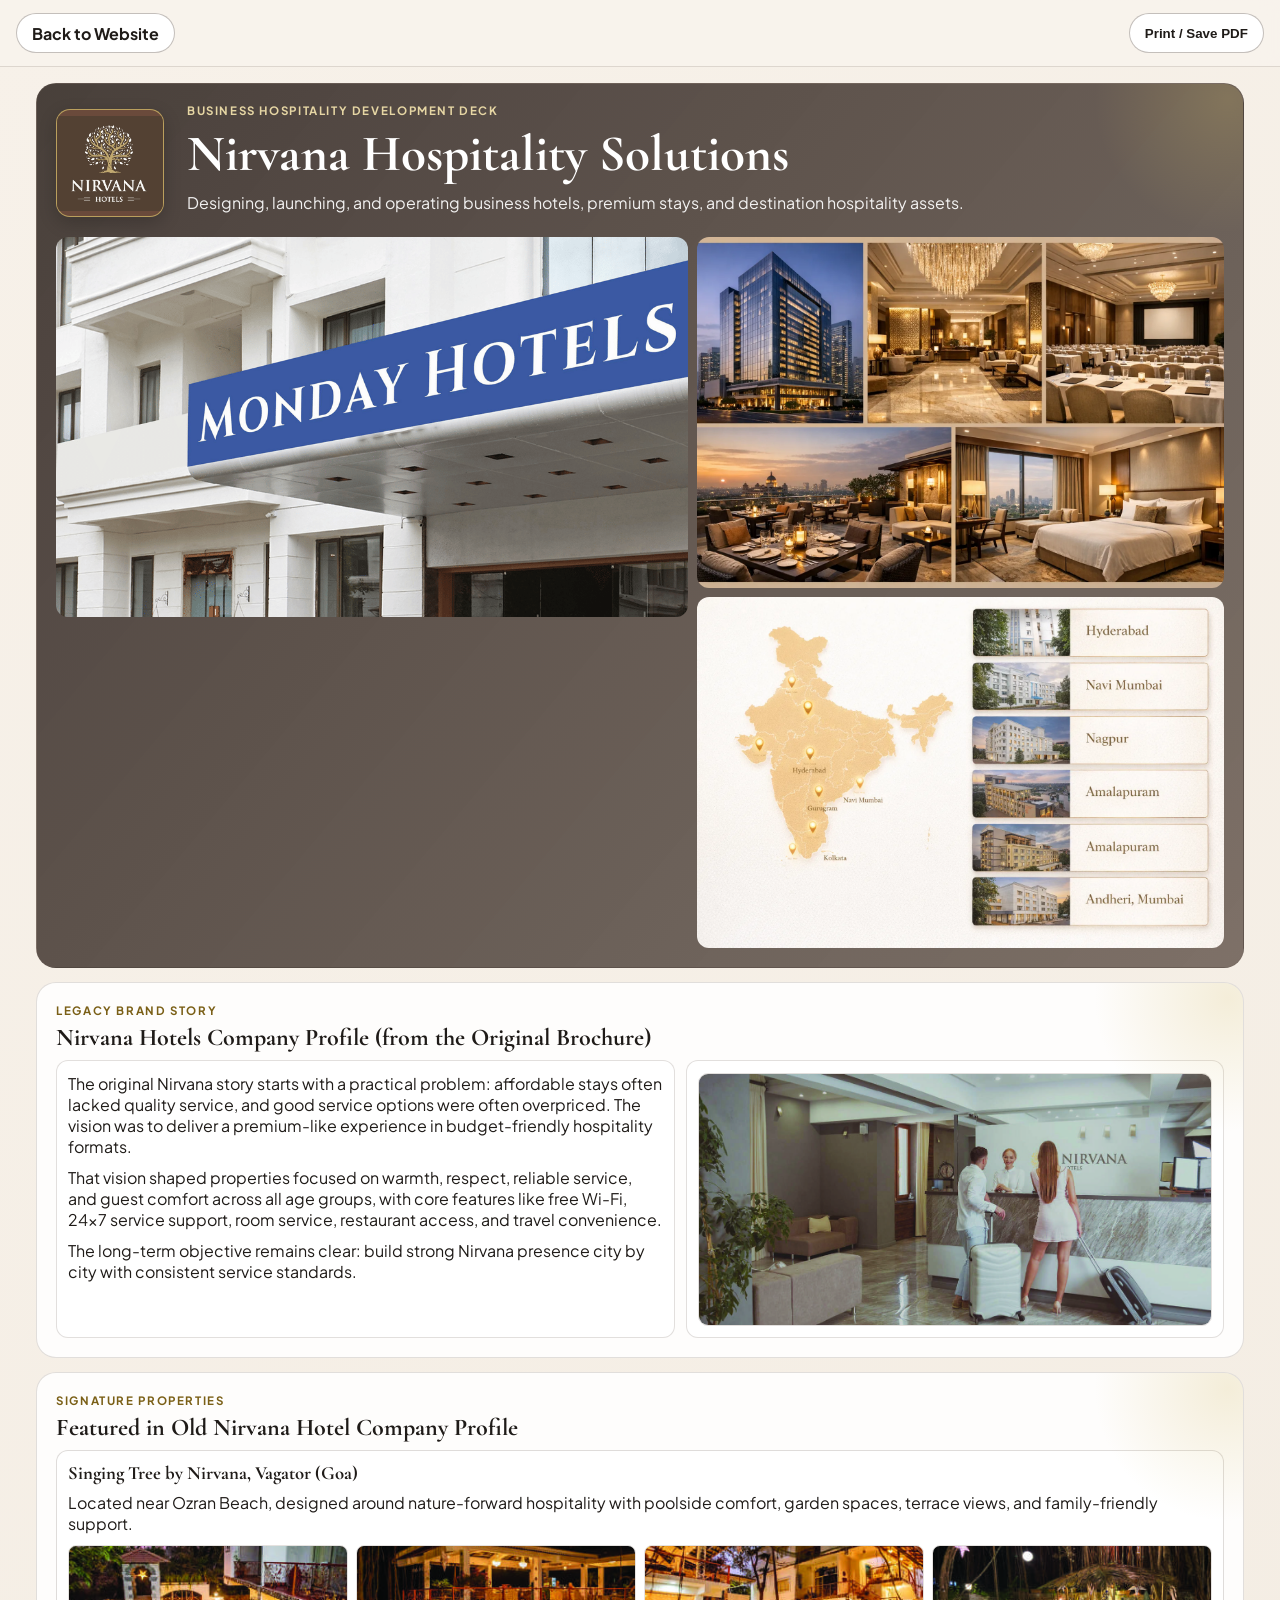
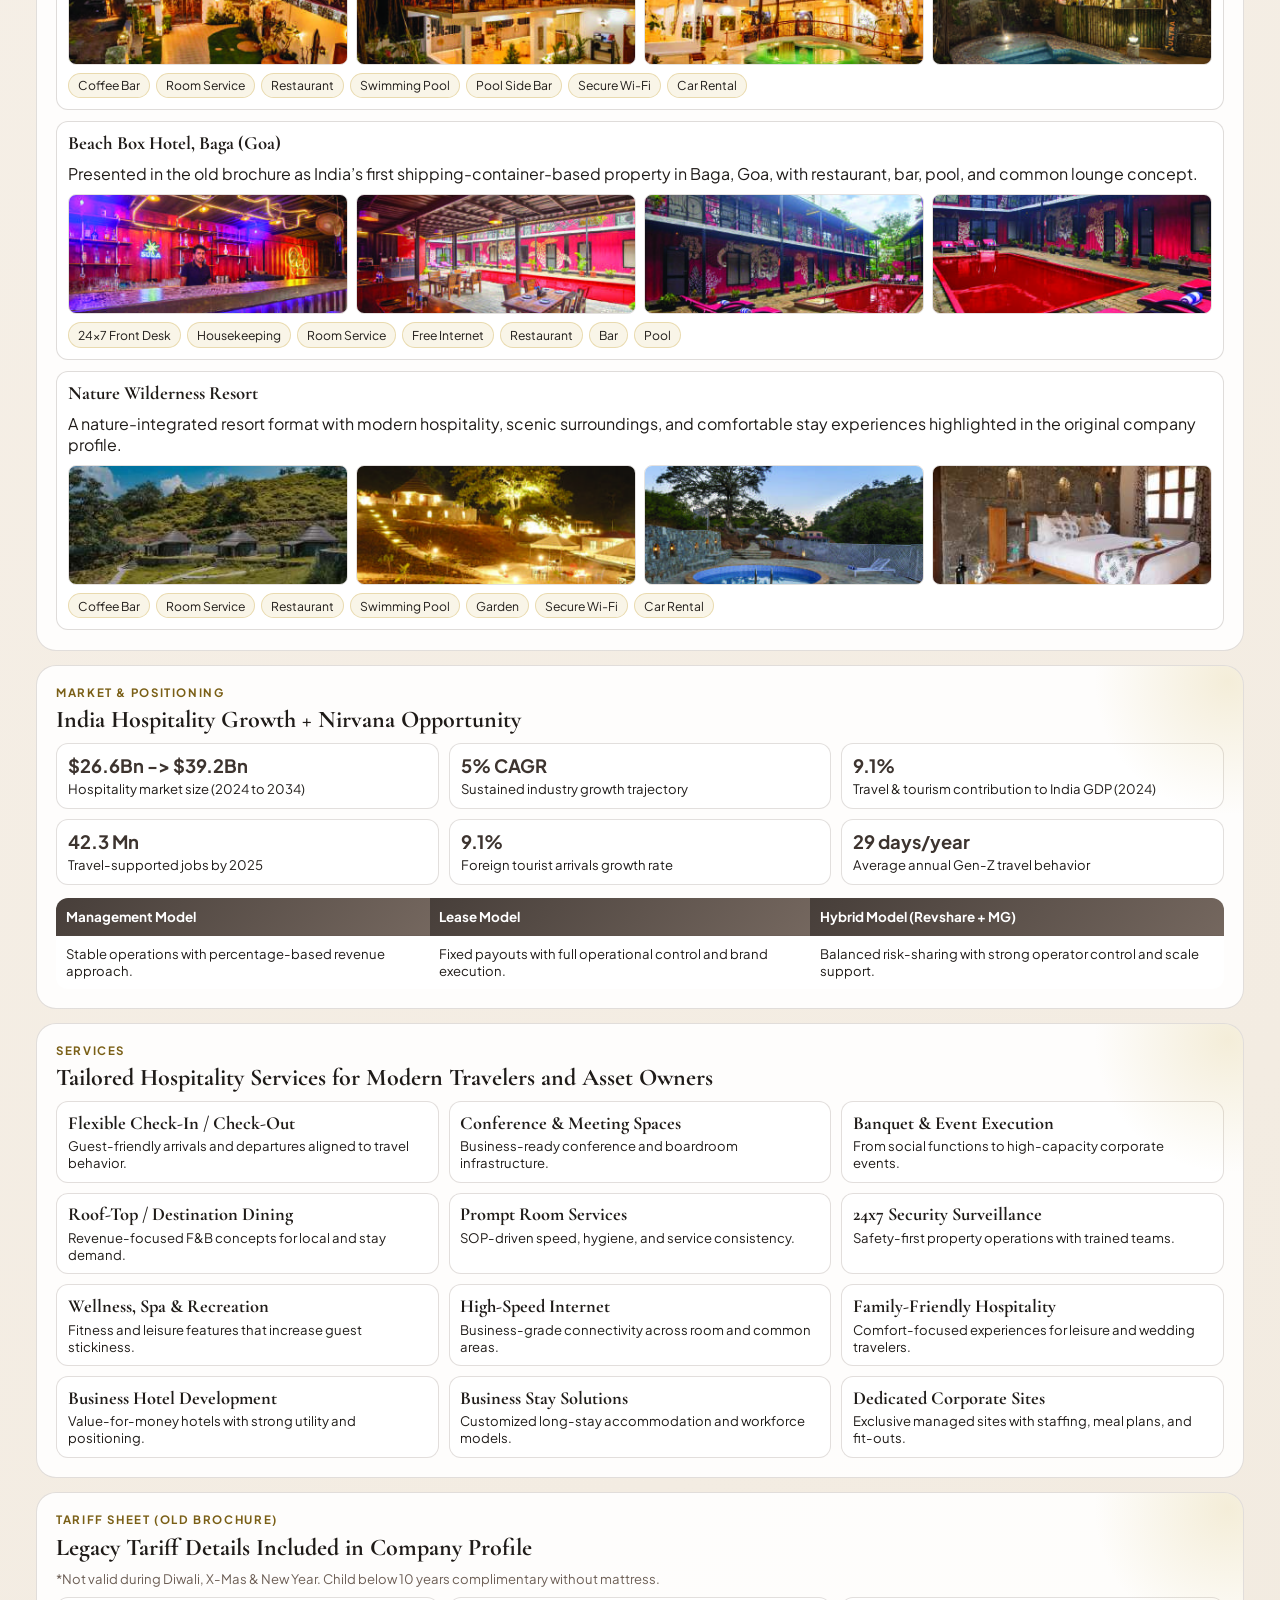
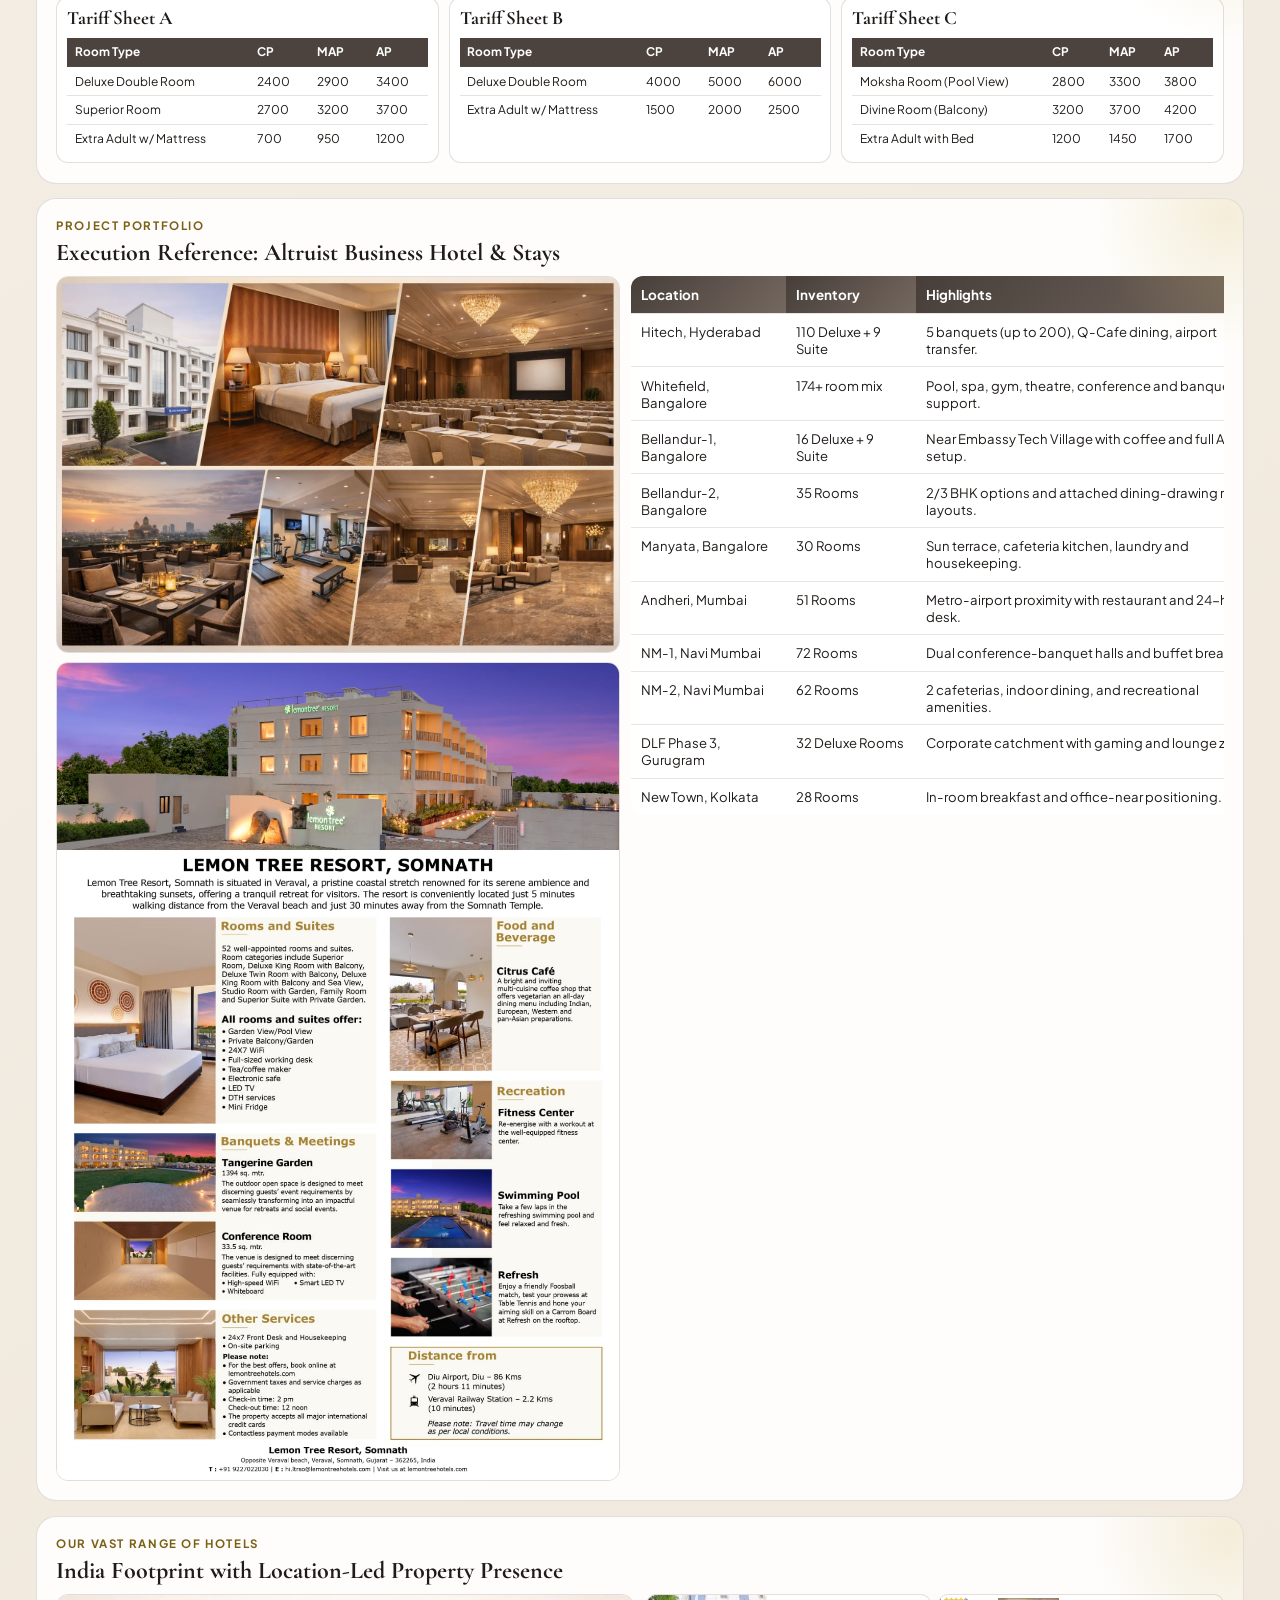
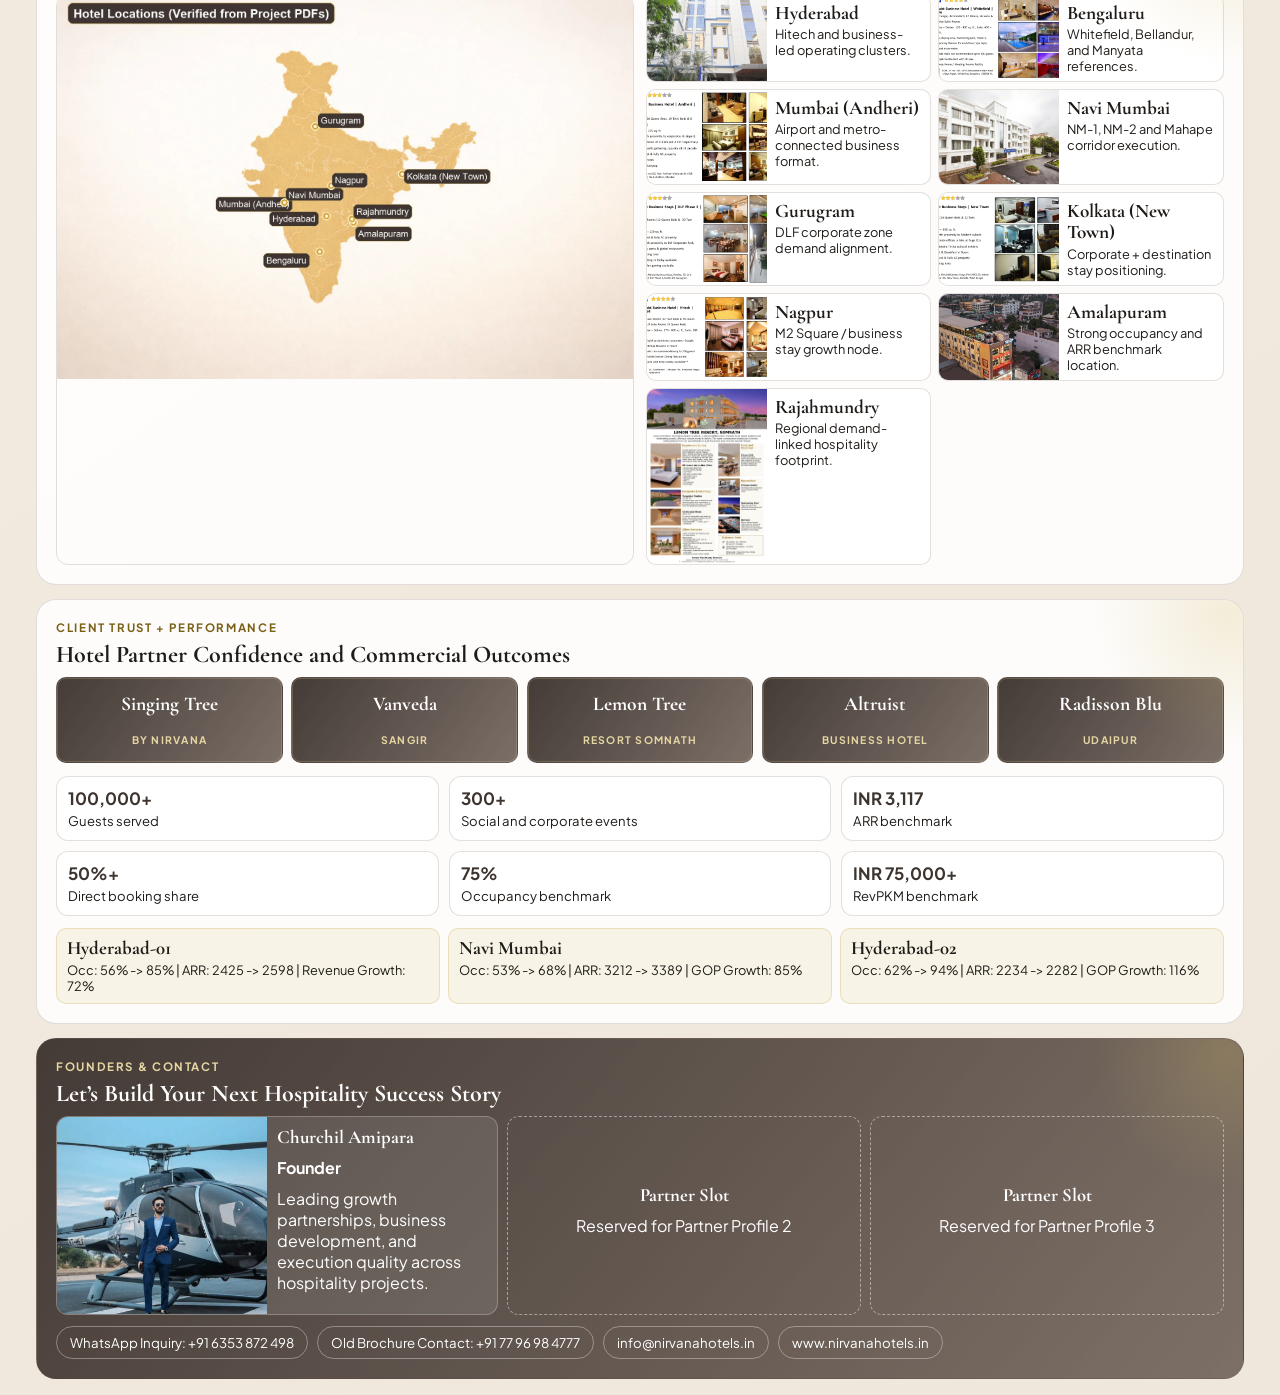
==== commit b4a86c74: "Improve mobile responsiveness, speed, and hotel-only clients" ====
--- a/brochure.html
+++ b/brochure.html
@@ -18,7 +18,7 @@
   <main class="deck">
     <section class="sheet cover-sheet">
       <div class="cover-top">
-        <img class="cover-logo" src="assets/images/brand/nirvana-logo-from-pdf.png" alt="Nirvana Hotels logo" />
+        <img class="cover-logo" src="assets/images/brand/nirvana-hotels-logo.jpeg" alt="Nirvana Hotels logo" />
         <div>
           <p class="eyebrow">Business Hospitality Development Deck</p>
           <h1>Nirvana Hospitality Solutions</h1>
@@ -29,8 +29,8 @@
       </div>
       <div class="cover-grid">
         <img src="assets/images/sources/facade_main.png" alt="Business hotel facade" />
-        <img src="assets/images/generated/portfolio-collage-primary.png" alt="Hospitality portfolio collage" />
-        <img src="assets/images/generated/hotel-footprint-map-board.png" alt="Footprint map and locations" />
+        <img src="assets/images/generated/portfolio-collage-primary.webp" alt="Hospitality portfolio collage" />
+        <img src="assets/images/generated/hotel-footprint-map-board.webp" alt="Footprint map and locations" />
       </div>
     </section>
 
@@ -216,7 +216,7 @@
 
       <div class="portfolio-layout">
         <div class="portfolio-media">
-          <img src="assets/images/generated/portfolio-collage-secondary.png" alt="Meaningful hospitality portfolio visual" />
+          <img src="assets/images/generated/portfolio-collage-secondary.webp" alt="Meaningful hospitality portfolio visual" />
           <img src="assets/images/projects/lemon-tree-somnath-brochure.jpeg" alt="Lemon Tree project presentation" />
         </div>
 
@@ -247,17 +247,17 @@
       <h2>India Footprint with Location-Led Property Presence</h2>
       <div class="range-layout">
         <div class="range-map">
-          <img src="assets/images/generated/india-map-hotels-accurate.png" alt="India map with verified hotel city points and labels" />
+          <img src="assets/images/generated/india-map-hotels-accurate.webp" alt="India map with verified hotel city points and labels" />
         </div>
         <div class="range-cards">
-          <article><img src="assets/images/sources/hitech_facade.png" alt="Hyderabad property" /><div><h3>Hyderabad</h3><p>Hitech and business-led operating clusters.</p></div></article>
+          <article><img src="assets/images/sources/hitech_facade.webp" alt="Hyderabad property" /><div><h3>Hyderabad</h3><p>Hitech and business-led operating clusters.</p></div></article>
           <article><img src="assets/images/projects/altruist_pdf_page_08.png" alt="Bengaluru property" /><div><h3>Bengaluru</h3><p>Whitefield, Bellandur, and Manyata references.</p></div></article>
           <article><img src="assets/images/projects/altruist_pdf_page_12.png" alt="Mumbai Andheri property" /><div><h3>Mumbai (Andheri)</h3><p>Airport and metro-connected business format.</p></div></article>
-          <article><img src="assets/images/sources/mahape_view.png" alt="Navi Mumbai property" /><div><h3>Navi Mumbai</h3><p>NM-1, NM-2 and Mahape corridor execution.</p></div></article>
+          <article><img src="assets/images/sources/mahape_view.webp" alt="Navi Mumbai property" /><div><h3>Navi Mumbai</h3><p>NM-1, NM-2 and Mahape corridor execution.</p></div></article>
           <article><img src="assets/images/projects/altruist_pdf_page_15.png" alt="Gurugram property" /><div><h3>Gurugram</h3><p>DLF corporate zone demand alignment.</p></div></article>
           <article><img src="assets/images/projects/altruist_pdf_page_16.png" alt="Kolkata New Town property" /><div><h3>Kolkata (New Town)</h3><p>Corporate + destination stay positioning.</p></div></article>
           <article><img src="assets/images/projects/altruist_pdf_page_07.png" alt="Nagpur reference property" /><div><h3>Nagpur</h3><p>M2 Square / business stay growth node.</p></div></article>
-          <article><img src="assets/images/sources/amalapuram_drone.png" alt="Amalapuram property" /><div><h3>Amalapuram</h3><p>Strong occupancy and ARR benchmark location.</p></div></article>
+          <article><img src="assets/images/sources/amalapuram_drone.webp" alt="Amalapuram property" /><div><h3>Amalapuram</h3><p>Strong occupancy and ARR benchmark location.</p></div></article>
           <article><img src="assets/images/projects/lemon-tree-somnath-brochure.jpeg" alt="Rajahmundry reference property" /><div><h3>Rajahmundry</h3><p>Regional demand-linked hospitality footprint.</p></div></article>
         </div>
       </div>
@@ -265,17 +265,14 @@
 
     <section class="sheet">
       <p class="eyebrow">Client Trust + Performance</p>
-      <h2>Enterprise Confidence and Commercial Outcomes</h2>
+      <h2>Hotel Partner Confidence and Commercial Outcomes</h2>
 
       <div class="logo-grid">
-        <img src="assets/images/client_logos/tata.png" alt="Tata" />
-        <img src="assets/images/client_logos/tcs.png" alt="TCS" />
-        <img src="assets/images/client_logos/infosys.png" alt="Infosys" />
-        <img src="assets/images/client_logos/sony.png" alt="Sony" />
-        <img src="assets/images/client_logos/genpact.png" alt="Genpact" />
-        <img src="assets/images/client_logos/icici-bank.png" alt="ICICI" />
-        <img src="assets/images/client_logos/indusind-bank.png" alt="IndusInd" />
-        <img src="assets/images/client_logos/cipla.png" alt="Cipla" />
+        <article><span>Singing Tree</span><small>by Nirvana</small></article>
+        <article><span>Vanveda</span><small>Sangir</small></article>
+        <article><span>Lemon Tree</span><small>Resort Somnath</small></article>
+        <article><span>Altruist</span><small>Business Hotel</small></article>
+        <article><span>Radisson Blu</span><small>Udaipur</small></article>
       </div>
 
       <div class="metric-grid compact">
--- a/brochure.css
+++ b/brochure.css
@@ -120,7 +120,8 @@
   height: 108px;
   border-radius: 14px;
   border: 1px solid rgba(212, 187, 105, 0.75);
-  object-fit: cover;
+  object-fit: contain;
+  background: #6a4a3b;
   box-shadow: 0 6px 18px rgba(0, 0, 0, 0.2);
 }
 
@@ -401,18 +402,37 @@
 
 .logo-grid {
   display: grid;
-  grid-template-columns: repeat(4, minmax(0, 1fr));
+  grid-template-columns: repeat(5, minmax(0, 1fr));
   gap: 0.55rem;
   margin-bottom: 0.8rem;
 }
 
-.logo-grid img {
+.logo-grid article {
   border: 1px solid rgba(109, 95, 86, 0.2);
   border-radius: 10px;
-  background: #fff;
-  padding: 0.45rem;
-  height: 82px;
-  object-fit: contain;
+  background: linear-gradient(125deg, rgba(61, 52, 47, 0.96), rgba(109, 95, 86, 0.9));
+  min-height: 86px;
+  padding: 0.45rem 0.5rem;
+  display: grid;
+  place-items: center;
+  text-align: center;
+  box-shadow: inset 0 0 0 1px rgba(230, 214, 164, 0.2);
+}
+
+.logo-grid span {
+  color: #fff;
+  font-family: "Cormorant Garamond", serif;
+  font-size: 1.22rem;
+  line-height: 1;
+  font-weight: 700;
+}
+
+.logo-grid small {
+  color: var(--gold-300);
+  text-transform: uppercase;
+  letter-spacing: 0.12em;
+  font-size: 0.65rem;
+  font-weight: 700;
 }
 
 .compact {
@@ -533,6 +553,16 @@
   .founder-main {
     grid-template-columns: 1fr;
   }
+
+  .logo-grid {
+    grid-template-columns: repeat(2, minmax(0, 1fr));
+  }
+}
+
+@media (max-width: 640px) {
+  .logo-grid {
+    grid-template-columns: 1fr;
+  }
 }
 
 @media print {
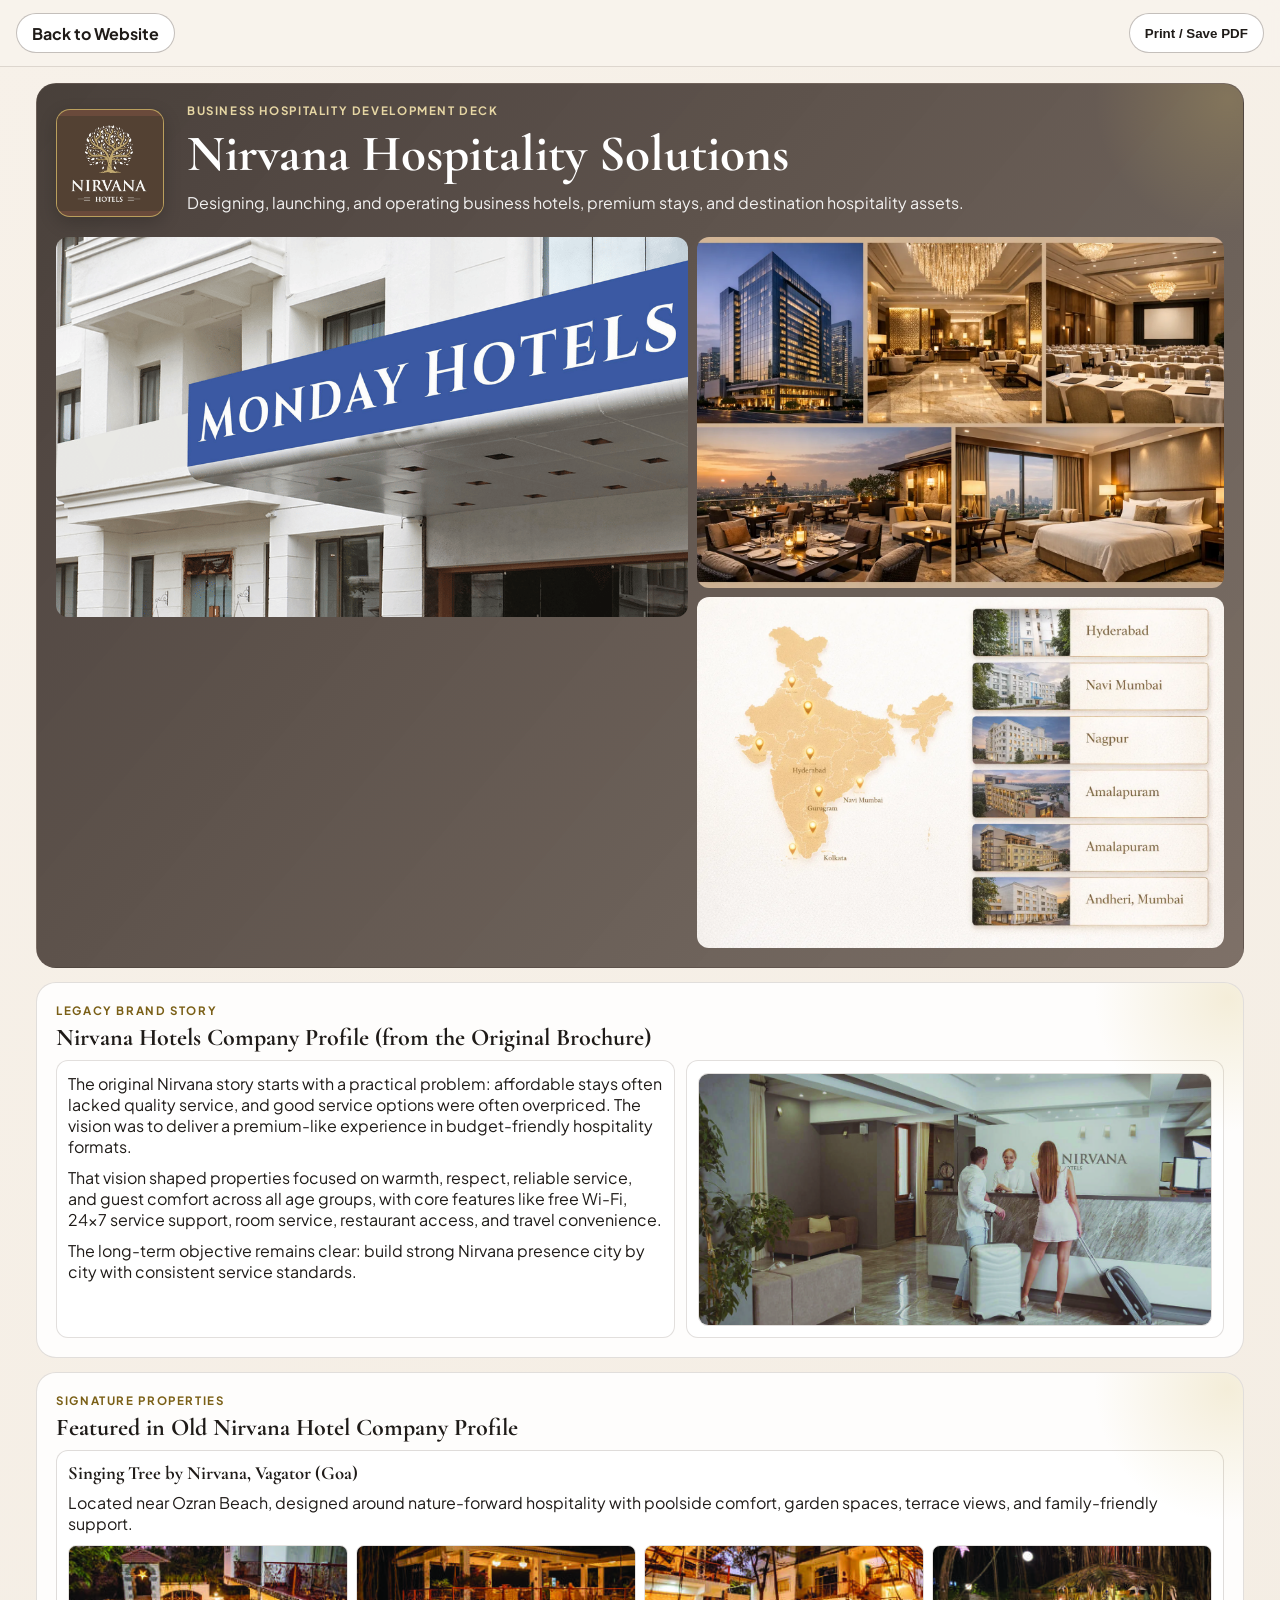
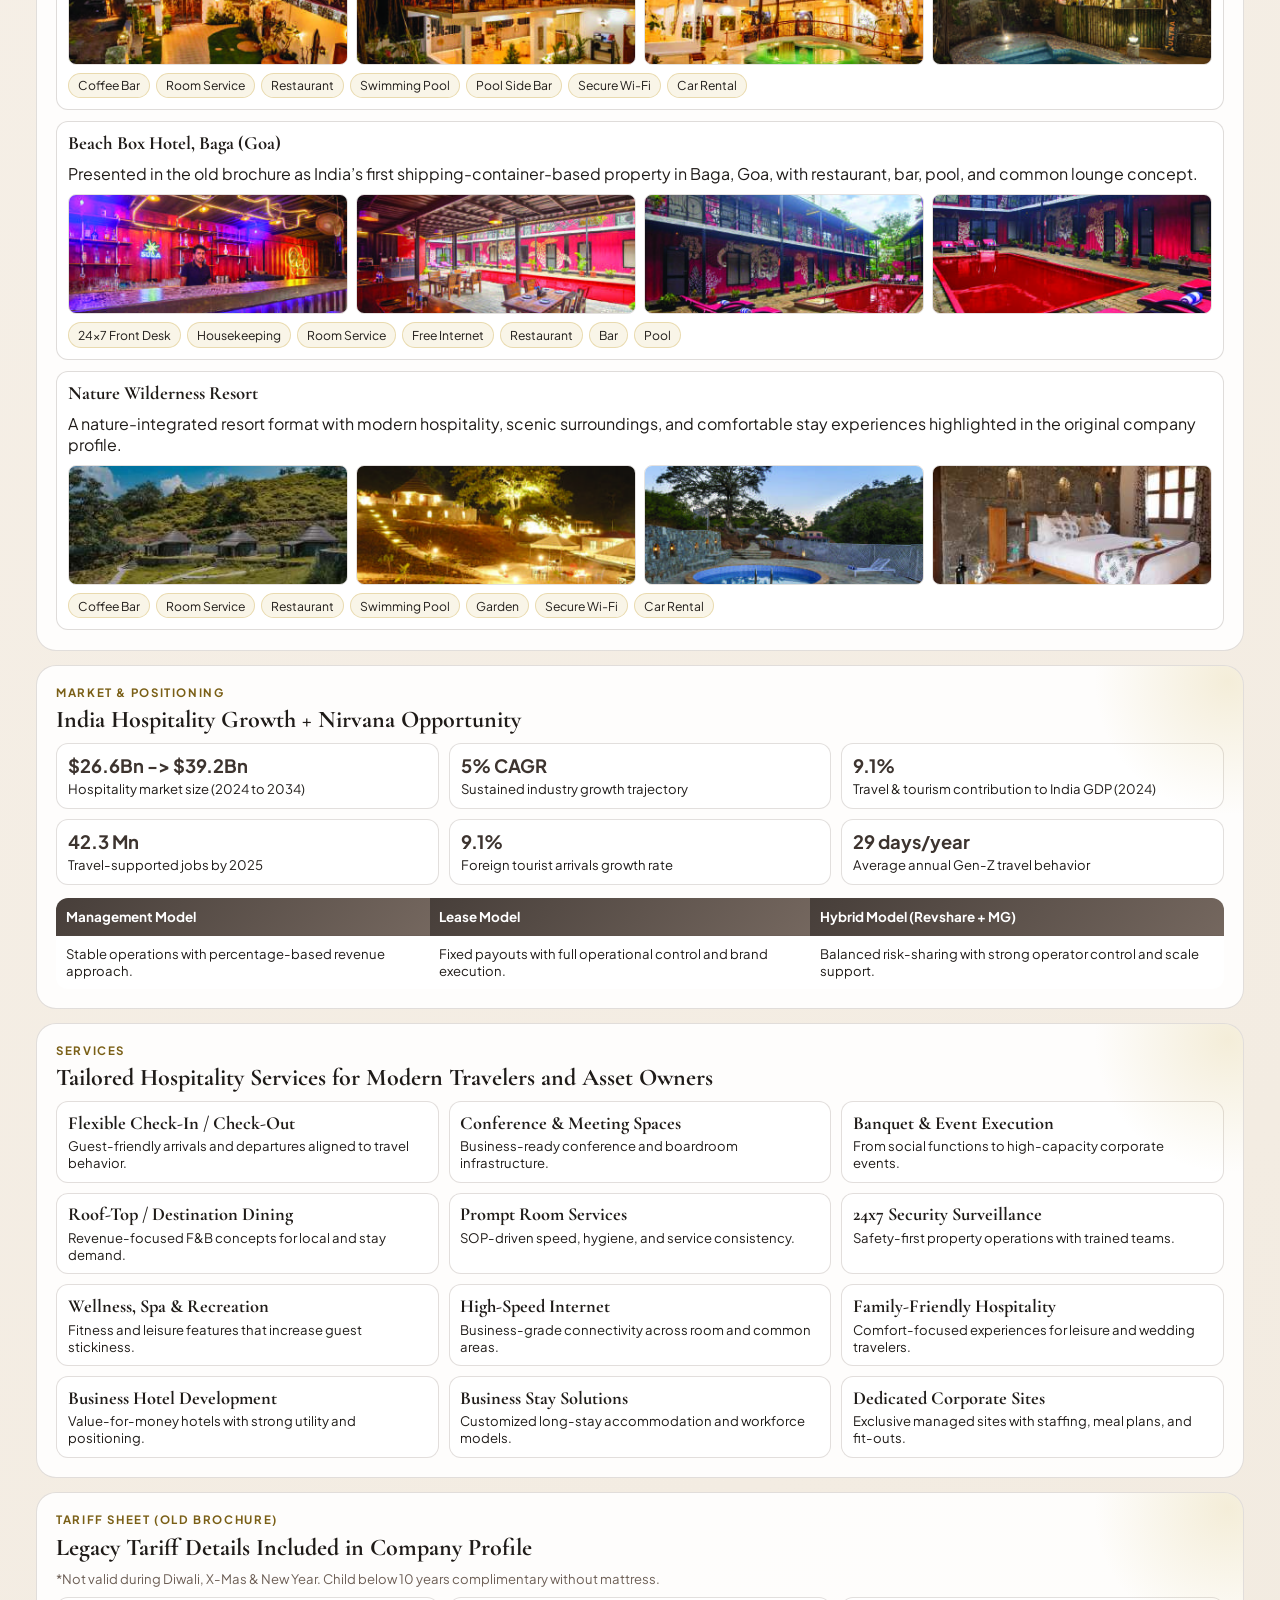
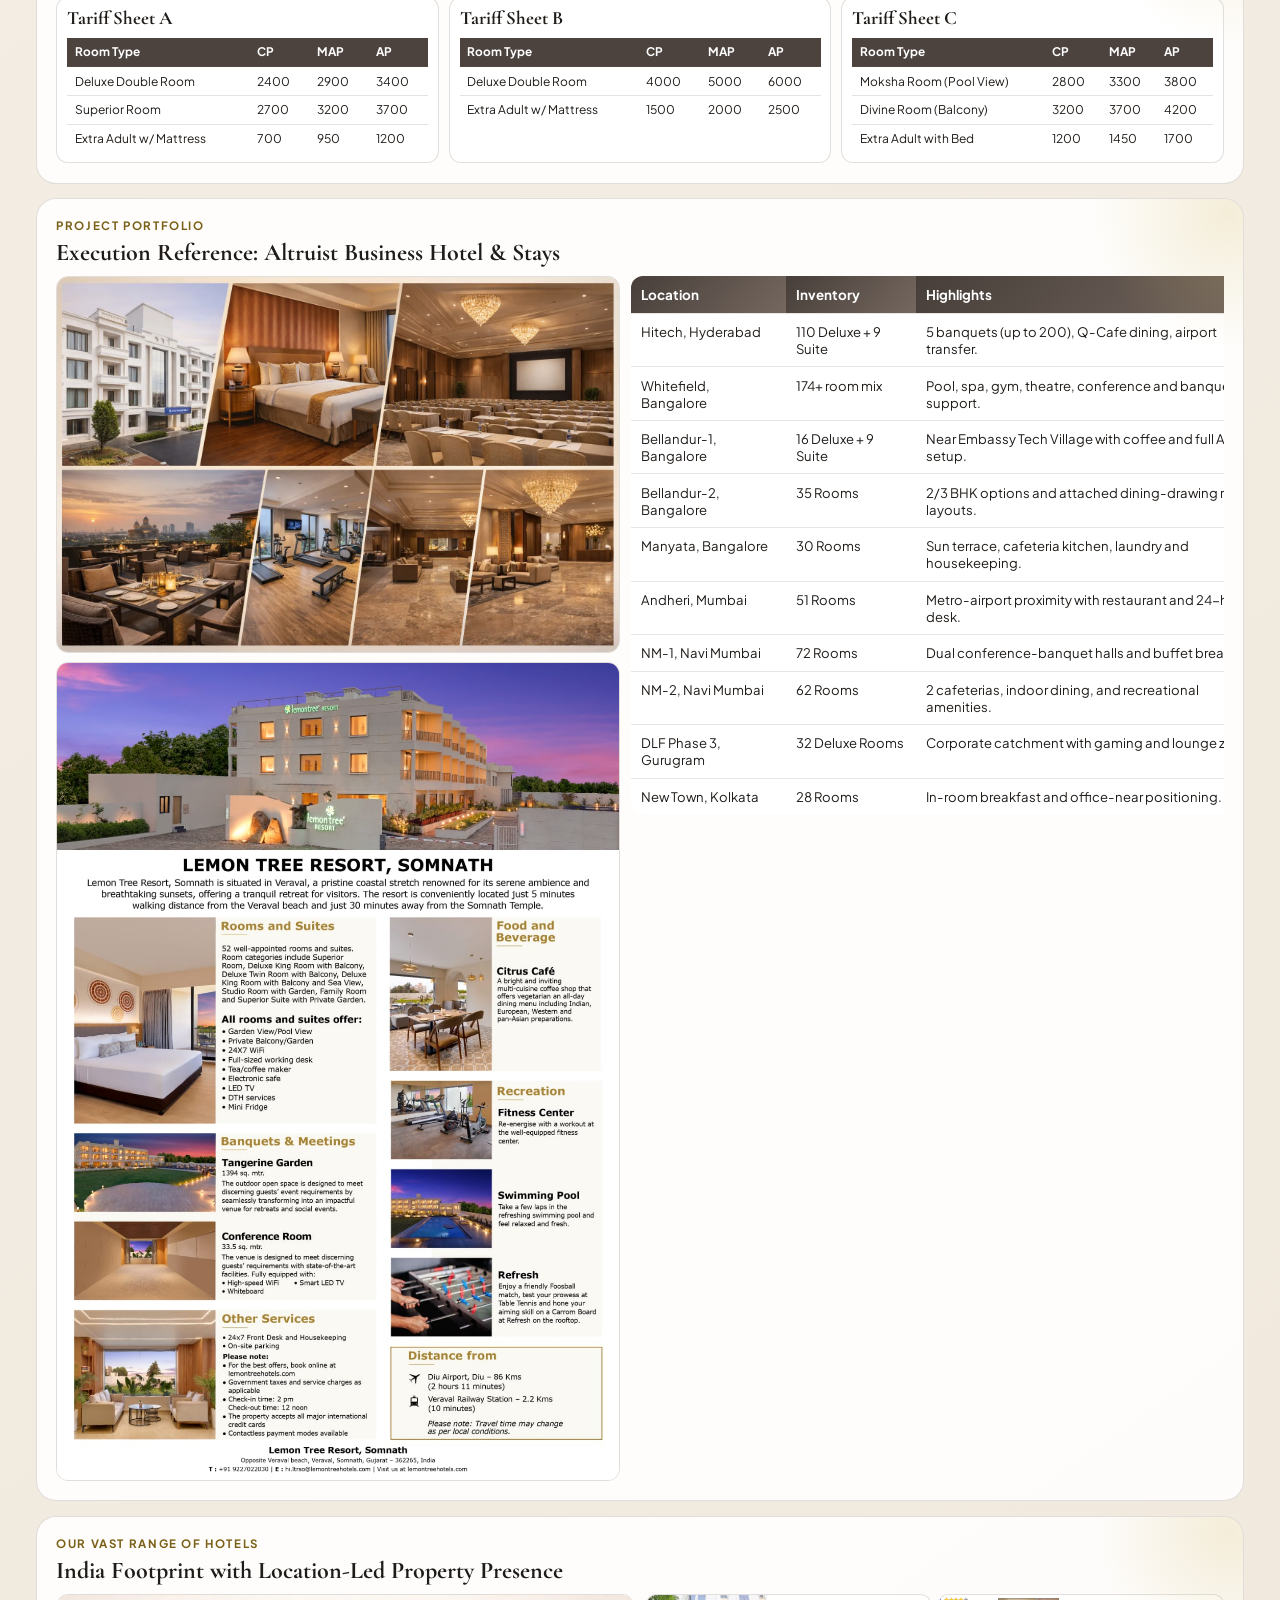
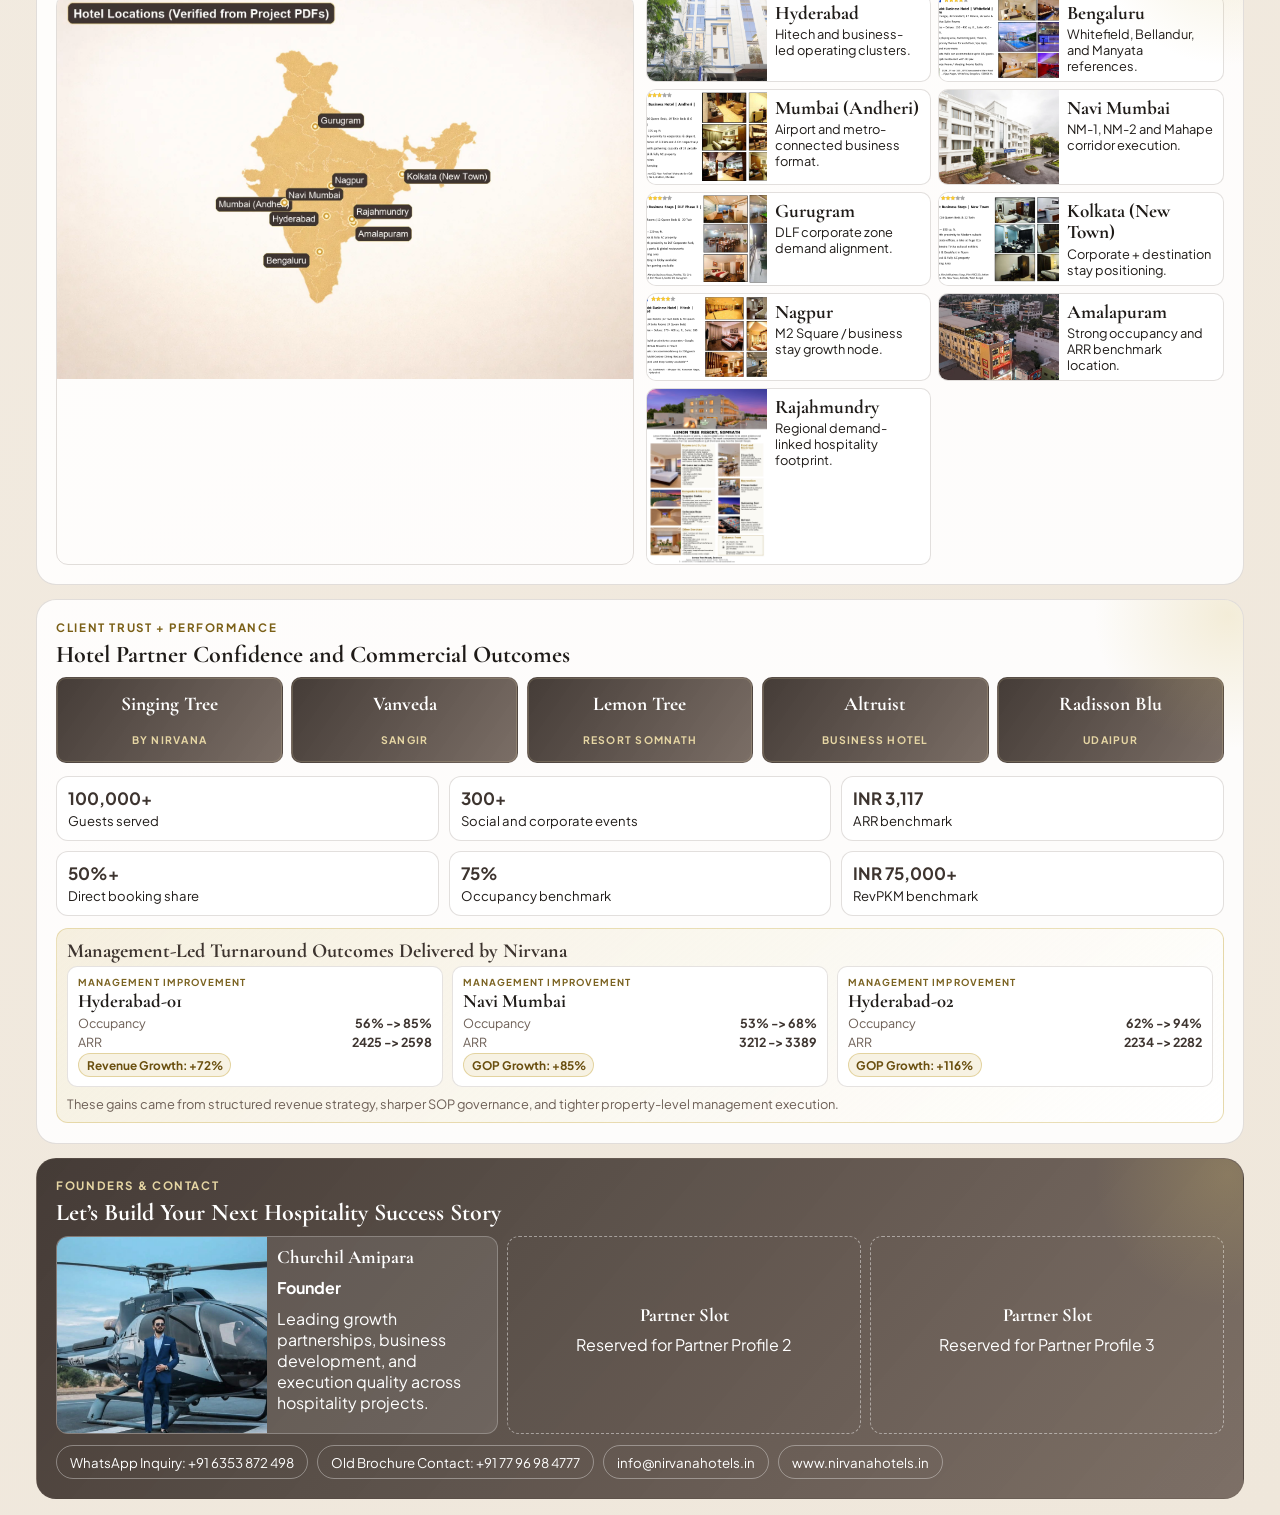
==== commit 6850ef31: "Highlight management-led turnaround outcomes in performance section" ====
--- a/brochure.html
+++ b/brochure.html
@@ -284,10 +284,32 @@
         <article><strong>INR 75,000+</strong><span>RevPKM benchmark</span></article>
       </div>
 
-      <div class="proof-row">
-        <article><h3>Hyderabad-01</h3><p>Occ: 56% -> 85% | ARR: 2425 -> 2598 | Revenue Growth: 72%</p></article>
-        <article><h3>Navi Mumbai</h3><p>Occ: 53% -> 68% | ARR: 3212 -> 3389 | GOP Growth: 85%</p></article>
-        <article><h3>Hyderabad-02</h3><p>Occ: 62% -> 94% | ARR: 2234 -> 2282 | GOP Growth: 116%</p></article>
+      <div class="proof-highlight">
+        <p class="proof-intro">Management-Led Turnaround Outcomes Delivered by Nirvana</p>
+        <div class="proof-row">
+          <article class="proof-card">
+            <p class="proof-tag">Management Improvement</p>
+            <h3>Hyderabad-01</h3>
+            <p class="proof-metric"><span>Occupancy</span><strong>56% -> 85%</strong></p>
+            <p class="proof-metric"><span>ARR</span><strong>2425 -> 2598</strong></p>
+            <p class="proof-growth">Revenue Growth: +72%</p>
+          </article>
+          <article class="proof-card">
+            <p class="proof-tag">Management Improvement</p>
+            <h3>Navi Mumbai</h3>
+            <p class="proof-metric"><span>Occupancy</span><strong>53% -> 68%</strong></p>
+            <p class="proof-metric"><span>ARR</span><strong>3212 -> 3389</strong></p>
+            <p class="proof-growth">GOP Growth: +85%</p>
+          </article>
+          <article class="proof-card">
+            <p class="proof-tag">Management Improvement</p>
+            <h3>Hyderabad-02</h3>
+            <p class="proof-metric"><span>Occupancy</span><strong>62% -> 94%</strong></p>
+            <p class="proof-metric"><span>ARR</span><strong>2234 -> 2282</strong></p>
+            <p class="proof-growth">GOP Growth: +116%</p>
+          </article>
+        </div>
+        <p class="proof-note">These gains came from structured revenue strategy, sharper SOP governance, and tighter property-level management execution.</p>
       </div>
     </section>
 
--- a/brochure.css
+++ b/brochure.css
@@ -449,21 +449,75 @@
   gap: 0.55rem;
 }
 
-.proof-row article {
-  border: 1px solid rgba(212, 187, 105, 0.36);
+.proof-highlight {
+  border: 1px solid rgba(212, 187, 105, 0.46);
+  border-radius: 12px;
+  background: linear-gradient(140deg, rgba(212, 187, 105, 0.19), rgba(255, 255, 255, 0.92));
+  padding: 0.62rem;
+}
+
+.proof-intro {
+  margin: 0 0 0.2rem;
+  font-family: "Cormorant Garamond", serif;
+  font-size: 1.25rem;
+  color: var(--taupe-900);
+  font-weight: 700;
+}
+
+.proof-note {
+  margin: 0.56rem 0 0;
+  font-size: 0.8rem;
+  color: var(--taupe-700);
+}
+
+.proof-card {
+  border: 1px solid rgba(109, 95, 86, 0.18);
   border-radius: 10px;
-  background: rgba(212, 187, 105, 0.14);
+  background: #fff;
   padding: 0.58rem 0.62rem;
 }
 
-.proof-row h3 {
+.proof-tag {
+  margin: 0 0 0.2rem;
+  text-transform: uppercase;
+  letter-spacing: 0.11em;
+  font-size: 0.6rem;
+  font-weight: 700;
+  color: #7b6322;
+}
+
+.proof-card h3 {
   font-size: 1.18rem;
   margin-bottom: 0.15rem;
 }
 
-.proof-row p {
+.proof-metric {
+  margin: 0 0 0.2rem;
+  display: flex;
+  justify-content: space-between;
+  gap: 0.45rem;
+  align-items: baseline;
+  font-size: 0.78rem;
+}
+
+.proof-metric span {
+  color: var(--taupe-700);
+}
+
+.proof-metric strong {
+  color: var(--taupe-900);
+}
+
+.proof-growth {
   margin: 0;
-  font-size: 0.8rem;
+  border-radius: 999px;
+  border: 1px solid rgba(212, 187, 105, 0.55);
+  background: rgba(212, 187, 105, 0.19);
+  padding: 0.22rem 0.48rem;
+  font-size: 0.74rem;
+  font-weight: 700;
+  color: #6a4f0f;
+  width: fit-content;
 }
 
 .founder-sheet {
